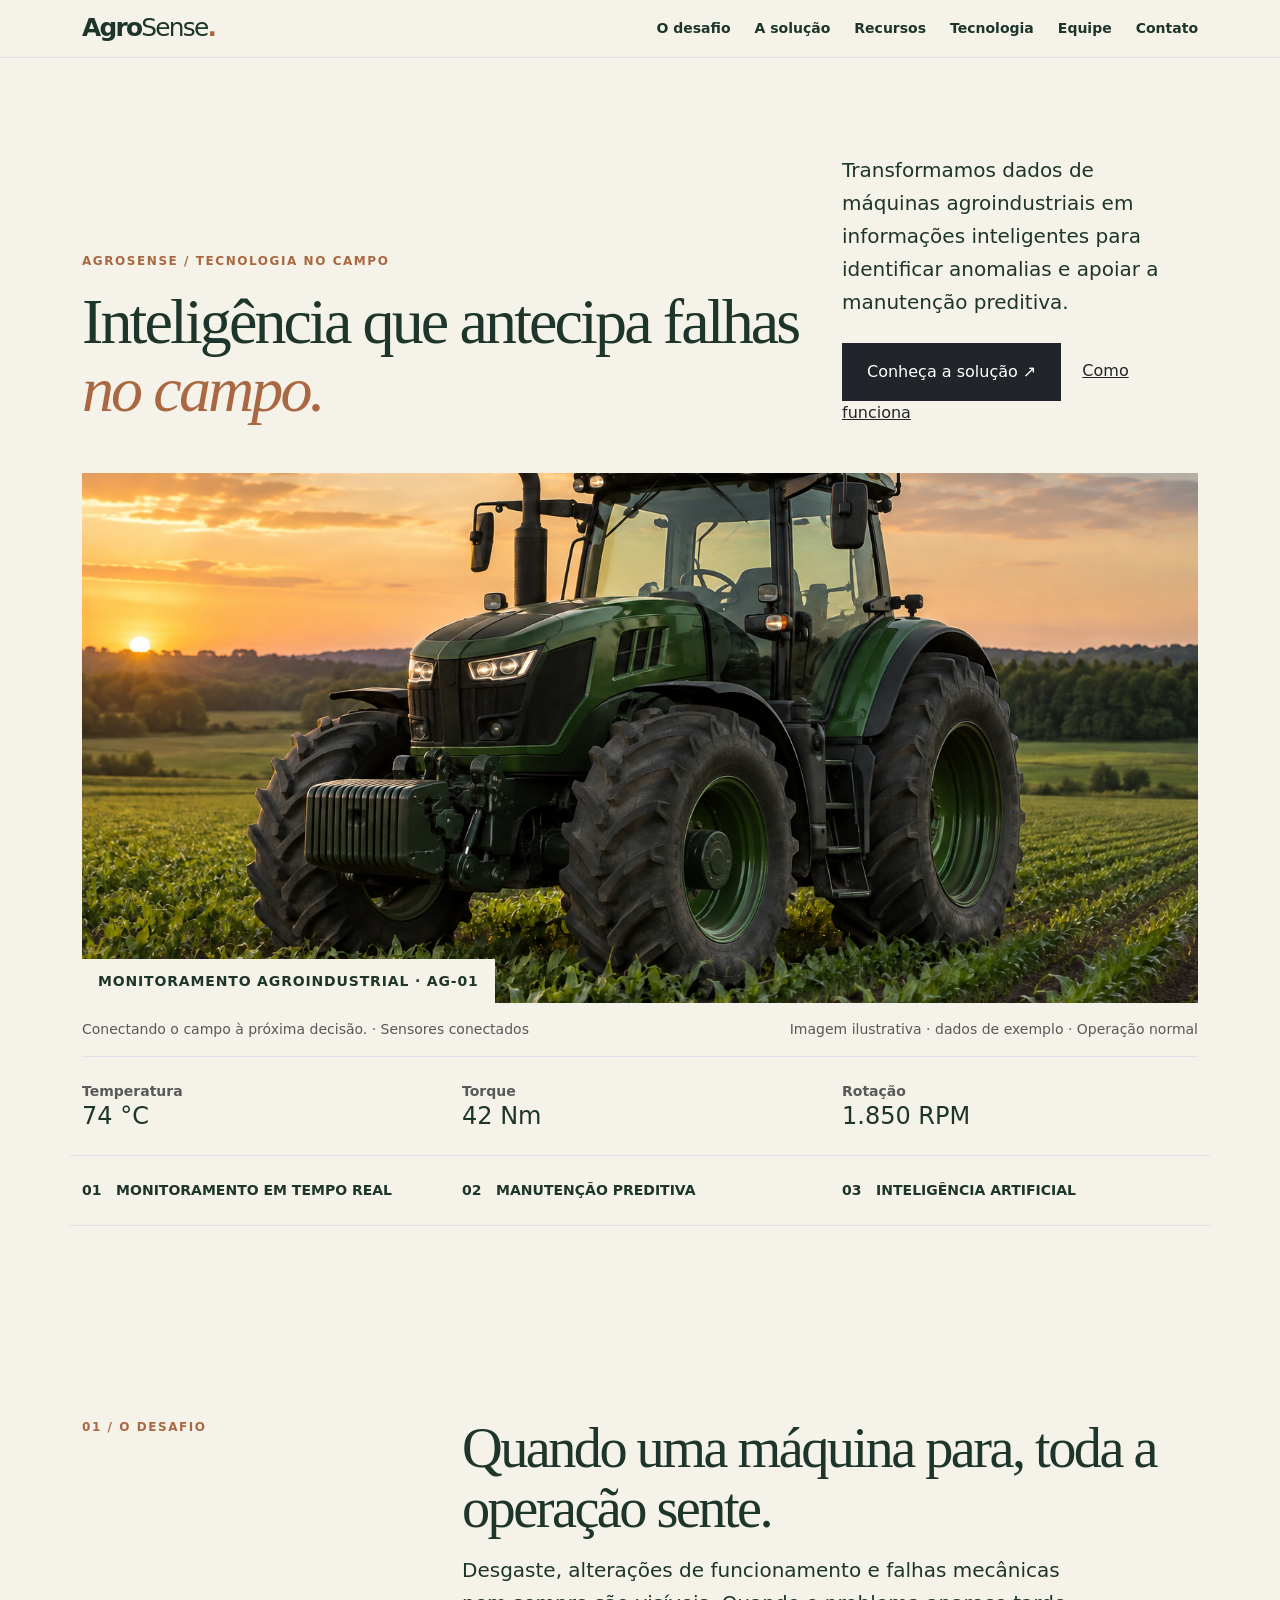
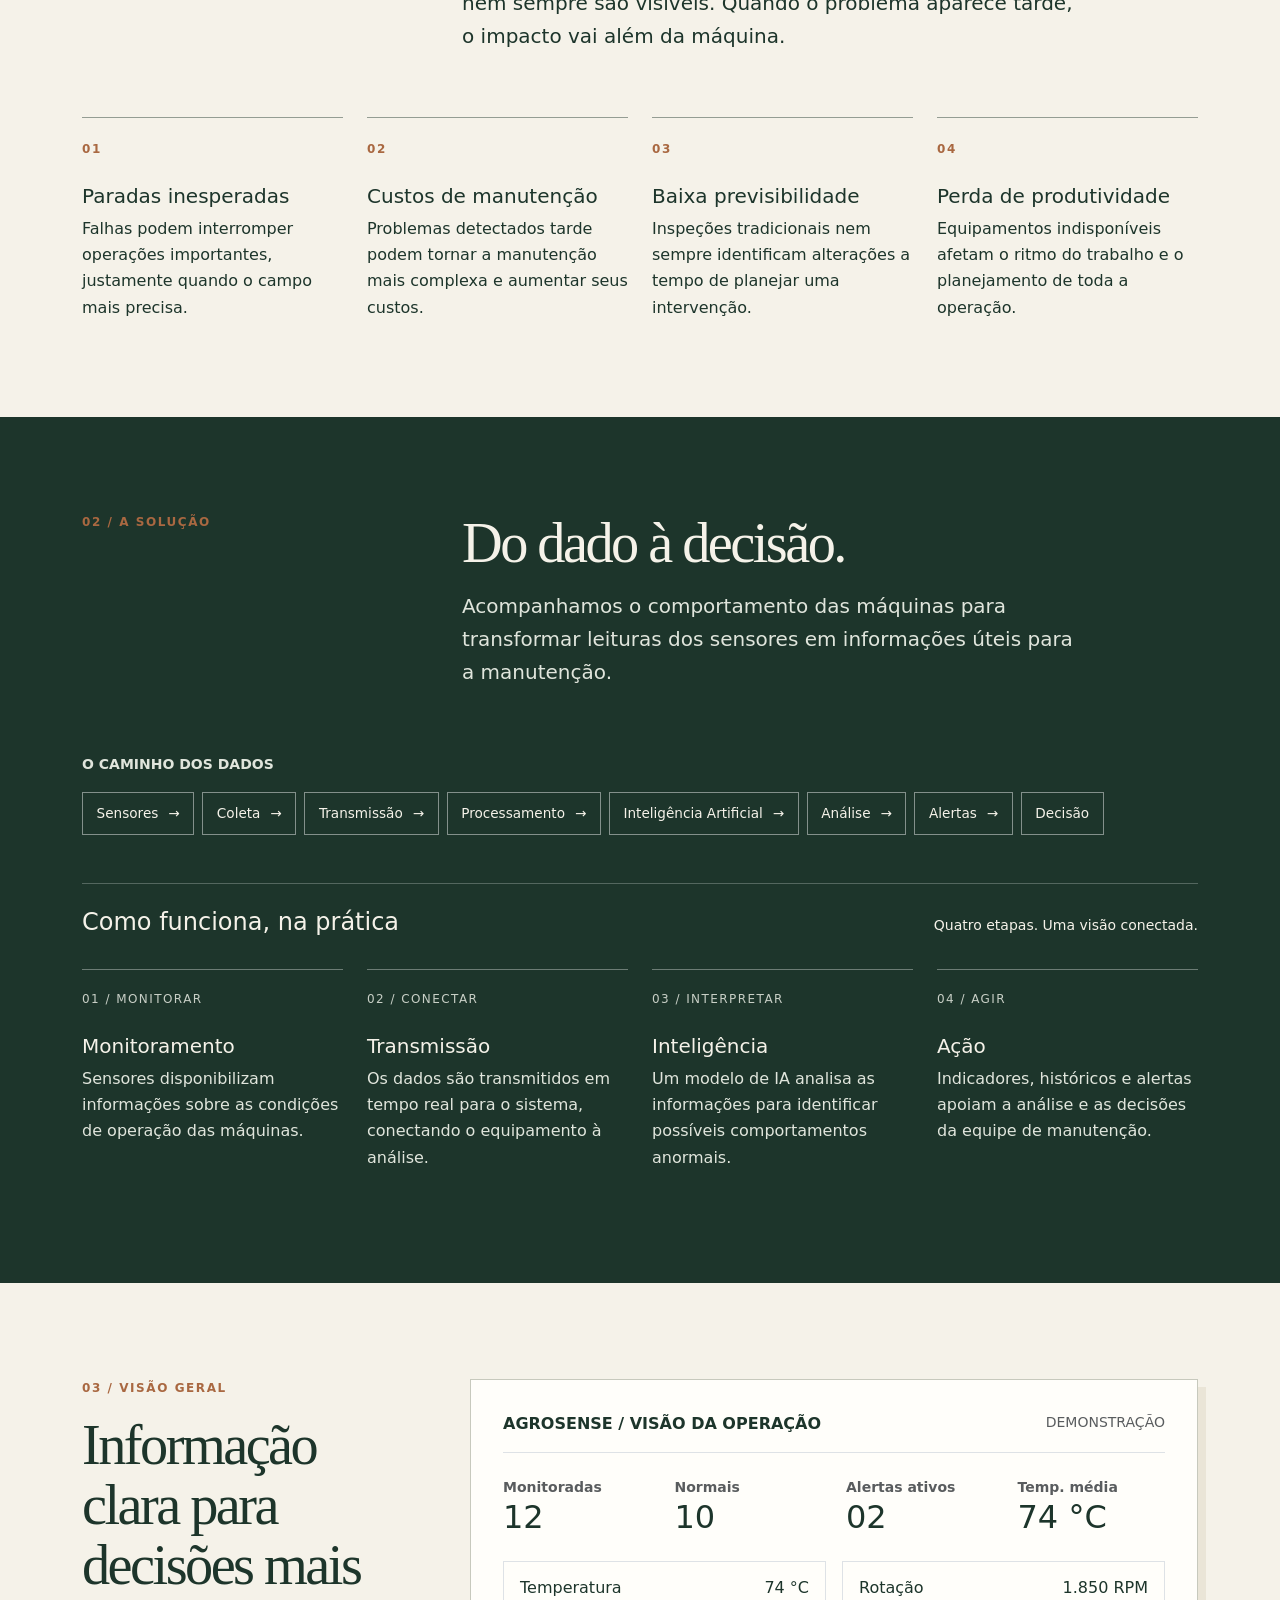
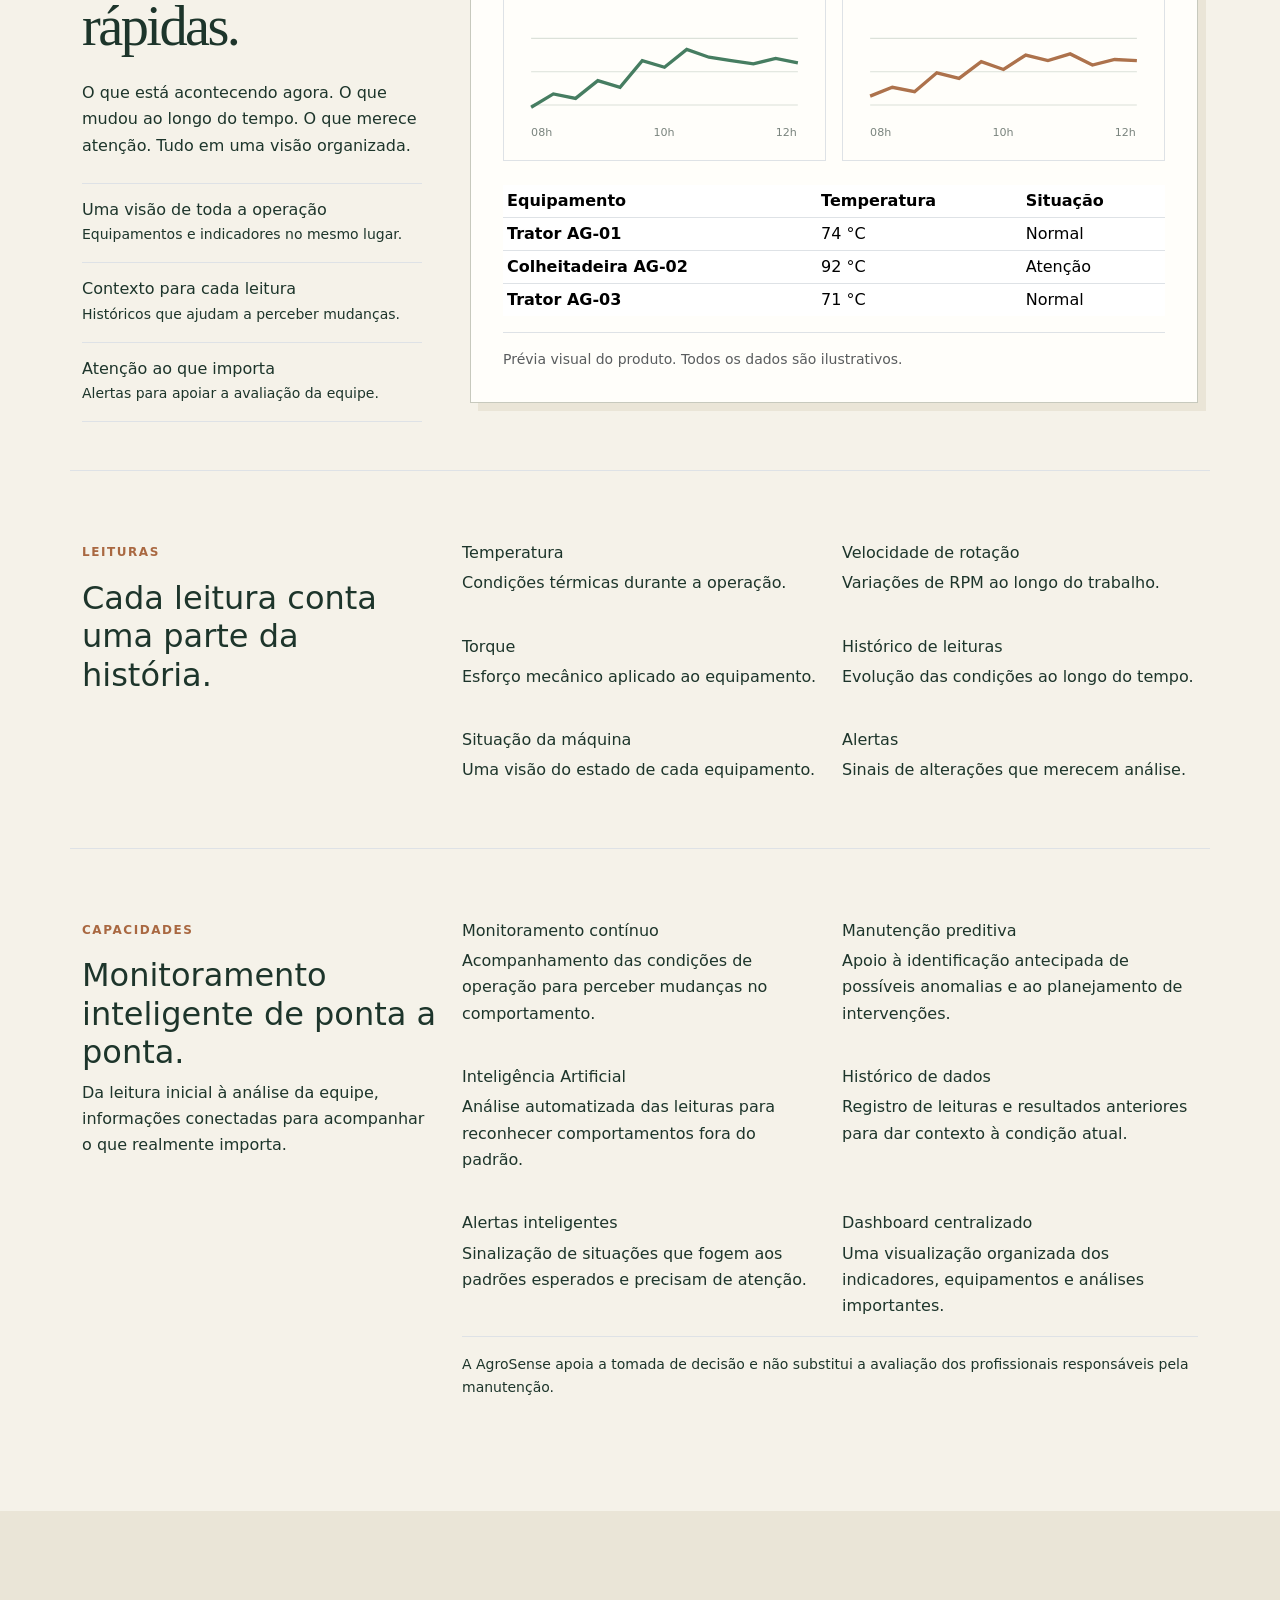
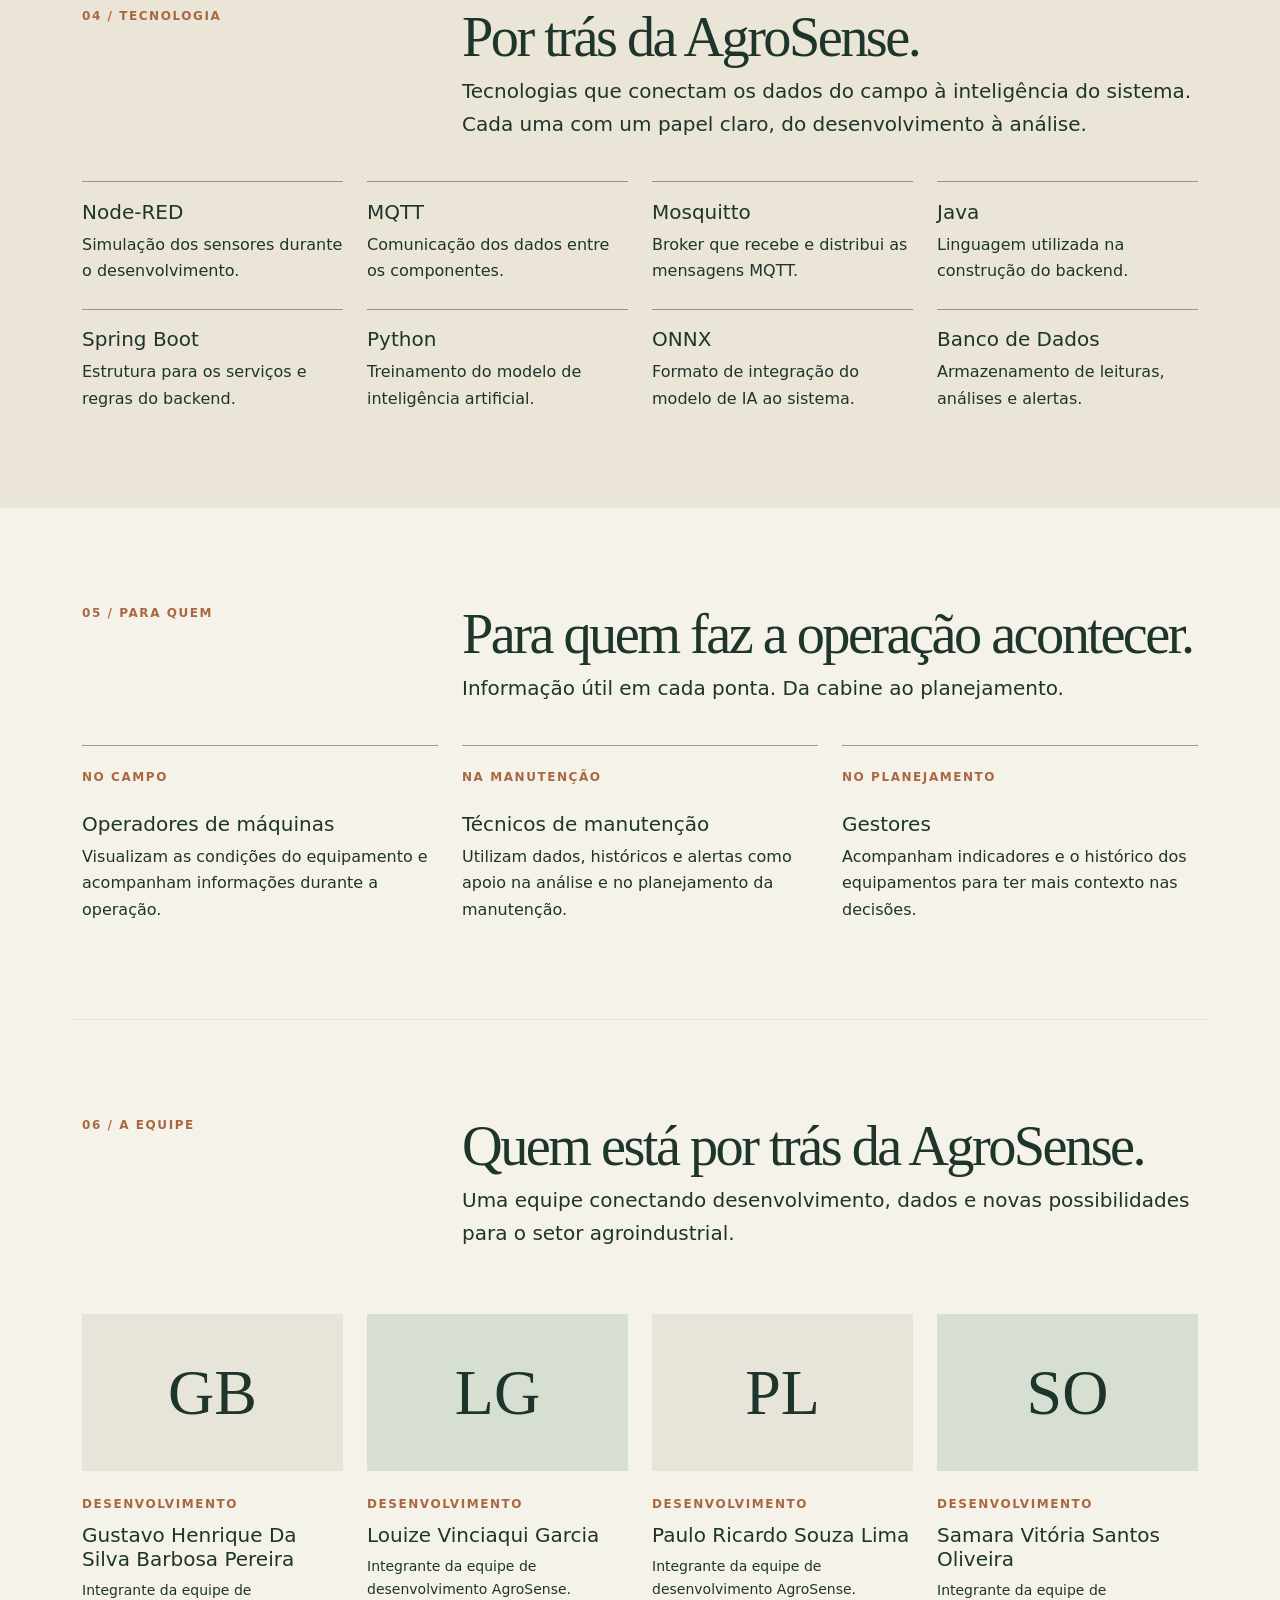
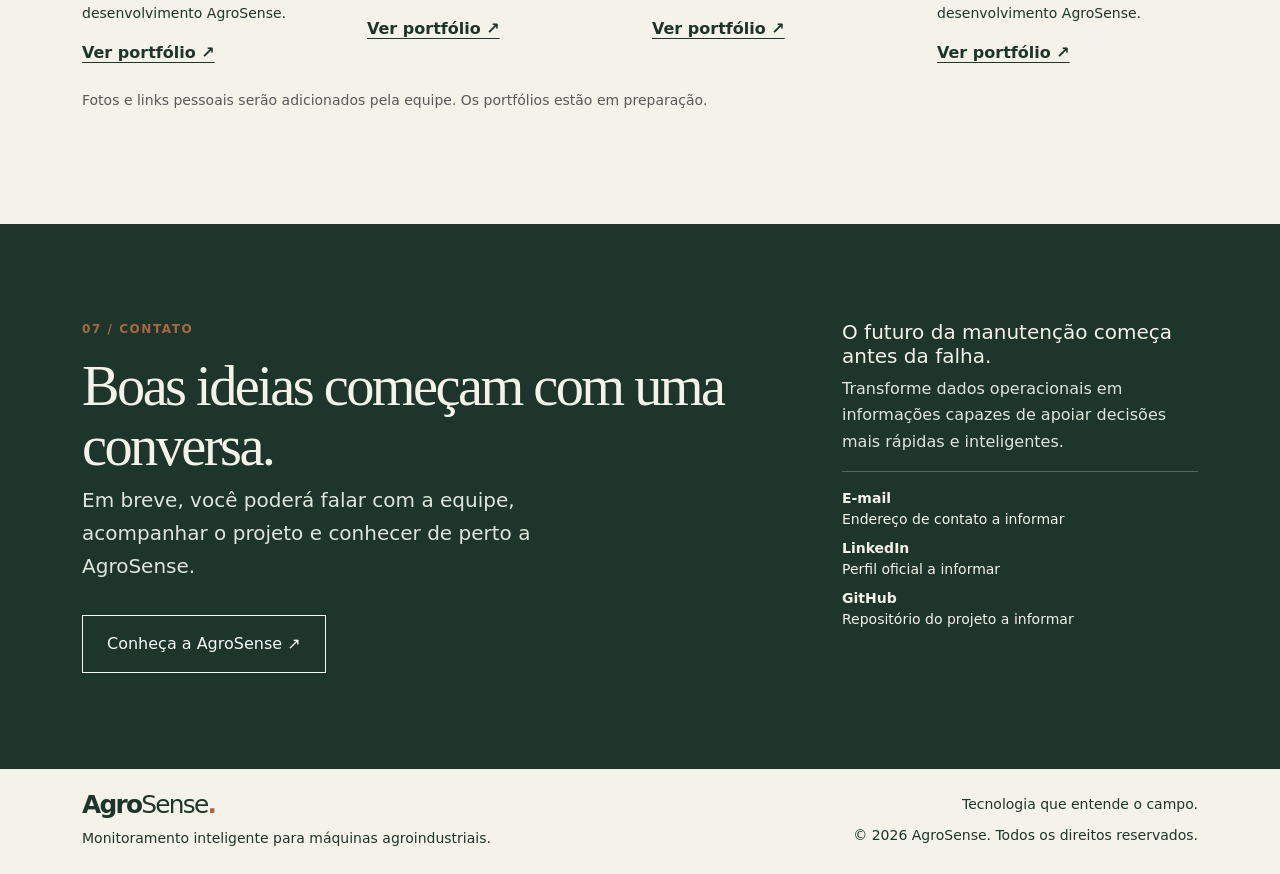
==== index.html @ 269201fa "feat: primeira entrega da landing page AgroSense" ====
<!doctype html>
<html lang="pt-BR">
  <head>
    <meta charset="utf-8">
    <meta name="viewport" content="width=device-width, initial-scale=1">
    <meta name="description" content="Conheça a AgroSense: monitoramento inteligente de máquinas agroindustriais com sensores e inteligência artificial para apoiar a manutenção preditiva.">
    <meta name="theme-color" content="#f5f2e9">
    <title>AgroSense — Inteligência que antecipa falhas no campo</title>
    <link rel="icon" href="img/favicon.svg" type="image/svg+xml">
    <link rel="stylesheet" href="css/vendor/bootstrap.min.css">
    <link rel="stylesheet" href="css/style.css">
  </head>
  <body>
    <a class="visually-hidden-focusable btn btn-dark position-absolute m-2" href="#conteudo">Pular para o conteúdo</a>
    <header class="border-bottom bg-paper">
      <div class="container py-3 d-flex flex-wrap align-items-center justify-content-between gap-3">
        <a class="wordmark text-decoration-none" href="#inicio" aria-label="AgroSense, início">Agro<span>Sense</span><span class="wordmark-dot">.</span></a>
        <nav class="d-flex flex-wrap column-gap-4 row-gap-1 small fw-semibold" aria-label="Navegação principal">
          <a href="#problema">O desafio</a>
          <a href="#solucao">A solução</a>
          <a href="#recursos">Recursos</a>
          <a href="#tecnologia">Tecnologia</a>
          <a href="#equipe">Equipe</a>
          <a href="#contato">Contato</a>
        </nav>
      </div>
    </header>
    <main id="conteudo">

      <!-- APRESENTAÇÃO -->
      <section id="inicio" class="container py-5 py-lg-6" aria-labelledby="titulo-principal">
        <div class="row align-items-end gy-4 mb-4 mb-lg-5">
          <div class="col-lg-8">
            <p class="kicker mb-3">AGROSENSE / TECNOLOGIA NO CAMPO</p>
            <h1 id="titulo-principal" class="display-3 title-main mb-0">Inteligência que antecipa falhas <em>no campo.</em></h1>
          </div>
          <div class="col-lg-4">
            <p class="lead mb-4">Transformamos dados de máquinas agroindustriais em informações inteligentes para identificar anomalias e apoiar a manutenção preditiva.</p>
            <a class="btn btn-dark rounded-0 px-4 py-3" href="#solucao">Conheça a solução <span aria-hidden="true">↗</span></a>
            <a class="ms-3 text-decoration-underline link-dark" href="#como-funciona">Como funciona</a>
          </div>
        </div>
        <figure class="mb-0">
          <div class="position-relative">
            <img class="w-100 hero-photo" src="img/agrosense-tractor.png" alt="Ilustração de um trator em uma lavoura ao pôr do sol, criada com inteligência artificial" width="1536" height="1024" fetchpriority="high">
            <span class="photo-tag small">MONITORAMENTO AGROINDUSTRIAL · AG-01</span>
          </div>
          <figcaption class="d-flex flex-wrap justify-content-between gap-2 small text-muted py-3 border-bottom">
            <span>Conectando o campo à próxima decisão. · Sensores conectados</span>
            <span>Imagem ilustrativa · dados de exemplo · Operação normal</span>
          </figcaption>
        </figure>
        <dl class="row row-cols-3 gy-2 py-4 border-bottom mb-0" aria-label="Leituras ilustrativas do trator AG-01">
          <div class="col">
            <dt class="small text-muted">Temperatura</dt>
            <dd class="h4 mb-0">74 °C</dd>
          </div>
          <div class="col">
            <dt class="small text-muted">Torque</dt>
            <dd class="h4 mb-0">42 Nm</dd>
          </div>
          <div class="col">
            <dt class="small text-muted">Rotação</dt>
            <dd class="h4 mb-0">1.850 RPM</dd>
          </div>
        </dl>
        <div class="row gy-3 py-4 text-uppercase small fw-semibold border-bottom">
          <div class="col-md-4">01   Monitoramento em tempo real</div>
          <div class="col-md-4">02   Manutenção preditiva</div>
          <div class="col-md-4">03   Inteligência Artificial</div>
        </div>
      </section>

      <!-- DESAFIO -->
      <section id="problema" class="container py-5 py-lg-6" aria-labelledby="problema-titulo">
        <div class="row gy-4 mb-5">
          <div class="col-lg-4">
            <p class="kicker">01 / O DESAFIO</p>
          </div>
          <div class="col-lg-8">
            <h2 id="problema-titulo" class="section-title mb-3">Quando uma máquina para, toda a operação sente.</h2>
            <p class="lead col-lg-10">Desgaste, alterações de funcionamento e falhas mecânicas nem sempre são visíveis. Quando o problema aparece tarde, o impacto vai além da máquina.</p>
          </div>
        </div>
        <div class="row row-cols-1 row-cols-md-2 row-cols-lg-4 g-4">
          <div class="col">
            <article class="rule-item h-100">
              <span class="kicker">01</span>
              <h3 class="h5 mt-4">Paradas inesperadas</h3>
              <p>Falhas podem interromper operações importantes, justamente quando o campo mais precisa.</p>
            </article>
          </div>
          <div class="col">
            <article class="rule-item h-100">
              <span class="kicker">02</span>
              <h3 class="h5 mt-4">Custos de manutenção</h3>
              <p>Problemas detectados tarde podem tornar a manutenção mais complexa e aumentar seus custos.</p>
            </article>
          </div>
          <div class="col">
            <article class="rule-item h-100">
              <span class="kicker">03</span>
              <h3 class="h5 mt-4">Baixa previsibilidade</h3>
              <p>Inspeções tradicionais nem sempre identificam alterações a tempo de planejar uma intervenção.</p>
            </article>
          </div>
          <div class="col">
            <article class="rule-item h-100">
              <span class="kicker">04</span>
              <h3 class="h5 mt-4">Perda de produtividade</h3>
              <p>Equipamentos indisponíveis afetam o ritmo do trabalho e o planejamento de toda a operação.</p>
            </article>
          </div>
        </div>
      </section>

      <!-- SOLUÇÃO -->
      <section id="solucao" class="forest-band py-5 py-lg-6" aria-labelledby="solucao-titulo">
        <div class="container">
          <div class="row gy-4 mb-5">
            <div class="col-lg-4">
              <p class="kicker text-light-subtle">02 / A SOLUÇÃO</p>
            </div>
            <div class="col-lg-8">
              <h2 id="solucao-titulo" class="section-title mb-3">Do dado à decisão.</h2>
              <p class="lead col-lg-10">Acompanhamos o comportamento das máquinas para transformar leituras dos sensores em informações úteis para a manutenção.</p>
            </div>
          </div>
          <p class="small text-uppercase fw-bold mb-3">O caminho dos dados</p>
          <ol class="d-flex flex-wrap list-unstyled gap-2 mb-5" aria-label="Caminho dos dados, dos sensores à decisão">
            <li class="flow-label">Sensores</li>
            <li class="flow-label">Coleta</li>
            <li class="flow-label">Transmissão</li>
            <li class="flow-label">Processamento</li>
            <li class="flow-label">Inteligência Artificial</li>
            <li class="flow-label">Análise</li>
            <li class="flow-label">Alertas</li>
            <li class="flow-label">Decisão</li>
          </ol>
          <div id="como-funciona" class="border-top border-light border-opacity-25 pt-4">
            <div class="d-flex flex-wrap justify-content-between align-items-baseline gap-2 mb-4">
              <h3 class="h4">Como funciona, na prática</h3>
              <span class="small text-light-subtle">Quatro etapas. Uma visão conectada.</span>
            </div>
            <div class="row row-cols-1 row-cols-sm-2 row-cols-lg-4 g-4">
              <div class="col">
                <div class="step h-100">
                  <span>01 / MONITORAR</span>
                  <h4 class="h5 mt-4">Monitoramento</h4>
                  <p>Sensores disponibilizam informações sobre as condições de operação das máquinas.</p>
                </div>
              </div>
              <div class="col">
                <div class="step h-100">
                  <span>02 / CONECTAR</span>
                  <h4 class="h5 mt-4">Transmissão</h4>
                  <p>Os dados são transmitidos em tempo real para o sistema, conectando o equipamento à análise.</p>
                </div>
              </div>
              <div class="col">
                <div class="step h-100">
                  <span>03 / INTERPRETAR</span>
                  <h4 class="h5 mt-4">Inteligência</h4>
                  <p>Um modelo de IA analisa as informações para identificar possíveis comportamentos anormais.</p>
                </div>
              </div>
              <div class="col">
                <div class="step h-100">
                  <span>04 / AGIR</span>
                  <h4 class="h5 mt-4">Ação</h4>
                  <p>Indicadores, históricos e alertas apoiam a análise e as decisões da equipe de manutenção.</p>
                </div>
              </div>
            </div>
          </div>
        </div>
      </section>

      <!-- RECURSOS E PAINEL -->
      <section id="recursos" class="container py-5 py-lg-6" aria-labelledby="recursos-titulo">
        <div class="row g-5 align-items-start">
          <div class="col-lg-4">
            <p class="kicker">03 / VISÃO GERAL</p>
            <h2 id="recursos-titulo" class="section-title mb-4">Informação clara para decisões mais rápidas.</h2>
            <p>O que está acontecendo agora. O que mudou ao longo do tempo. O que merece atenção. Tudo em uma visão organizada.</p>
            <div class="border-top mt-4">
              <div class="py-3 border-bottom">
                <h3 class="h6 mb-1">Uma visão de toda a operação</h3>
                <p class="small mb-0">Equipamentos e indicadores no mesmo lugar.</p>
              </div>
              <div class="py-3 border-bottom">
                <h3 class="h6 mb-1">Contexto para cada leitura</h3>
                <p class="small mb-0">Históricos que ajudam a perceber mudanças.</p>
              </div>
              <div class="py-3 border-bottom">
                <h3 class="h6 mb-1">Atenção ao que importa</h3>
                <p class="small mb-0">Alertas para apoiar a avaliação da equipe.</p>
              </div>
            </div>
          </div>
          <div class="col-lg-8">
            <figure class="report-sheet mb-0">
              <div class="d-flex flex-wrap justify-content-between gap-2 border-bottom pb-3 mb-4">
                <strong>AGROSENSE / VISÃO DA OPERAÇÃO</strong>
                <span class="small text-muted">DEMONSTRAÇÃO</span>
              </div>
              <dl class="row row-cols-2 row-cols-md-4 gy-3 mb-4">
                <div class="col">
                  <dt class="small text-muted">Monitoradas</dt>
                  <dd class="h2 mb-0">12</dd>
                </div>
                <div class="col">
                  <dt class="small text-muted">Normais</dt>
                  <dd class="h2 mb-0">10</dd>
                </div>
                <div class="col">
                  <dt class="small text-muted">Alertas ativos</dt>
                  <dd class="h2 mb-0">02</dd>
                </div>
                <div class="col">
                  <dt class="small text-muted">Temp. média</dt>
                  <dd class="h2 mb-0">74 °C</dd>
                </div>
              </dl>
              <div class="row g-3 mb-4">
                <div class="col-md-6">
                  <div class="border p-3 h-100">
                    <h3 class="h6">Temperatura <span class="float-end fw-normal">74 °C</span></h3>
                    <svg class="w-100 chart-svg" viewBox="0 0 260 125" role="img" aria-label="Exemplo fictício: temperatura entre 62 e 78 graus das 08h às 12h, terminando em 74 graus">
                      <path class="chart-grid" d="M10 30H250 M10 60H250 M10 90H250"></path>
                      <path class="chart-line" d="M10 92 30 80 50 84 70 68 90 74 110 50 130 56 150 40 170 47 190 50 210 53 230 48 250 52"></path>
                      <text x="10" y="118">08h</text>
                      <text x="120" y="118">10h</text>
                      <text x="230" y="118">12h</text>
                    </svg>
                  </div>
                </div>
                <div class="col-md-6">
                  <div class="border p-3 h-100">
                    <h3 class="h6">Rotação <span class="float-end fw-normal">1.850 RPM</span></h3>
                    <svg class="w-100 chart-svg" viewBox="0 0 260 125" role="img" aria-label="Exemplo fictício: rotação entre 1.650 e 1.900 RPM das 08h às 12h, terminando em 1.850 RPM">
                      <path class="chart-grid" d="M10 30H250 M10 60H250 M10 90H250"></path>
                      <path class="chart-line chart-line-alt" d="M10 82 30 74 50 78 70 61 90 66 110 51 130 58 150 45 170 50 190 44 210 54 230 49 250 50"></path>
                      <text x="10" y="118">08h</text>
                      <text x="120" y="118">10h</text>
                      <text x="230" y="118">12h</text>
                    </svg>
                  </div>
                </div>
              </div>
              <div class="table-responsive">
                <table class="table table-sm align-middle mb-0">
                  <caption class="visually-hidden">Amostra de equipamentos com dados fictícios</caption>
                  <thead>
                    <tr>
                      <th scope="col">Equipamento</th>
                      <th scope="col">Temperatura</th>
                      <th scope="col">Situação</th>
                    </tr>
                  </thead>
                  <tbody>
                    <tr>
                      <th scope="row">Trator AG-01</th>
                      <td>74 °C</td>
                      <td>Normal</td>
                    </tr>
                    <tr>
                      <th scope="row">Colheitadeira AG-02</th>
                      <td>92 °C</td>
                      <td>Atenção</td>
                    </tr>
                    <tr>
                      <th scope="row">Trator AG-03</th>
                      <td>71 °C</td>
                      <td>Normal</td>
                    </tr>
                  </tbody>
                </table>
              </div>
              <figcaption class="small text-muted border-top pt-3 mt-3">Prévia visual do produto. Todos os dados são ilustrativos.</figcaption>
            </figure>
          </div>
        </div>
        <div class="row mt-5 pt-5 border-top gy-4">
          <div class="col-lg-4">
            <p class="kicker">LEITURAS</p>
            <h2 class="h2">Cada leitura conta uma parte da história.</h2>
          </div>
          <div class="col-lg-8">
            <div class="row row-cols-1 row-cols-sm-2 g-4">
              <div class="col">
                <h3 class="h6">Temperatura</h3>
                <p>Condições térmicas durante a operação.</p>
              </div>
              <div class="col">
                <h3 class="h6">Velocidade de rotação</h3>
                <p>Variações de RPM ao longo do trabalho.</p>
              </div>
              <div class="col">
                <h3 class="h6">Torque</h3>
                <p>Esforço mecânico aplicado ao equipamento.</p>
              </div>
              <div class="col">
                <h3 class="h6">Histórico de leituras</h3>
                <p>Evolução das condições ao longo do tempo.</p>
              </div>
              <div class="col">
                <h3 class="h6">Situação da máquina</h3>
                <p>Uma visão do estado de cada equipamento.</p>
              </div>
              <div class="col">
                <h3 class="h6">Alertas</h3>
                <p>Sinais de alterações que merecem análise.</p>
              </div>
            </div>
          </div>
        </div>
        <div class="row mt-5 pt-5 border-top gy-4">
          <div class="col-lg-4">
            <p class="kicker">CAPACIDADES</p>
            <h2 class="h2">Monitoramento inteligente de ponta a ponta.</h2>
            <p>Da leitura inicial à análise da equipe, informações conectadas para acompanhar o que realmente importa.</p>
          </div>
          <div class="col-lg-8">
            <div class="row row-cols-1 row-cols-sm-2 g-4">
              <div class="col">
                <h3 class="h6">Monitoramento contínuo</h3>
                <p>Acompanhamento das condições de operação para perceber mudanças no comportamento.</p>
              </div>
              <div class="col">
                <h3 class="h6">Manutenção preditiva</h3>
                <p>Apoio à identificação antecipada de possíveis anomalias e ao planejamento de intervenções.</p>
              </div>
              <div class="col">
                <h3 class="h6">Inteligência Artificial</h3>
                <p>Análise automatizada das leituras para reconhecer comportamentos fora do padrão.</p>
              </div>
              <div class="col">
                <h3 class="h6">Histórico de dados</h3>
                <p>Registro de leituras e resultados anteriores para dar contexto à condição atual.</p>
              </div>
              <div class="col">
                <h3 class="h6">Alertas inteligentes</h3>
                <p>Sinalização de situações que fogem aos padrões esperados e precisam de atenção.</p>
              </div>
              <div class="col">
                <h3 class="h6">Dashboard centralizado</h3>
                <p>Uma visualização organizada dos indicadores, equipamentos e análises importantes.</p>
              </div>
            </div>
            <p class="small border-top pt-3">A AgroSense apoia a tomada de decisão e não substitui a avaliação dos profissionais responsáveis pela manutenção.</p>
          </div>
        </div>
      </section>

      <!-- TECNOLOGIA -->
      <section id="tecnologia" class="sand-band py-5 py-lg-6" aria-labelledby="tecnologia-titulo">
        <div class="container">
          <div class="row gy-4 mb-4">
            <div class="col-lg-4">
              <p class="kicker">04 / TECNOLOGIA</p>
            </div>
            <div class="col-lg-8">
              <h2 id="tecnologia-titulo" class="section-title">Por trás da AgroSense.</h2>
              <p class="lead">Tecnologias que conectam os dados do campo à inteligência do sistema. Cada uma com um papel claro, do desenvolvimento à análise.</p>
            </div>
          </div>
          <div class="row row-cols-1 row-cols-sm-2 row-cols-lg-4 g-4">
            <div class="col">
              <div class="rule-item">
                <h3 class="h5">Node-RED</h3>
                <p>Simulação dos sensores durante o desenvolvimento.</p>
              </div>
            </div>
            <div class="col">
              <div class="rule-item">
                <h3 class="h5">MQTT</h3>
                <p>Comunicação dos dados entre os componentes.</p>
              </div>
            </div>
            <div class="col">
              <div class="rule-item">
                <h3 class="h5">Mosquitto</h3>
                <p>Broker que recebe e distribui as mensagens MQTT.</p>
              </div>
            </div>
            <div class="col">
              <div class="rule-item">
                <h3 class="h5">Java</h3>
                <p>Linguagem utilizada na construção do backend.</p>
              </div>
            </div>
            <div class="col">
              <div class="rule-item">
                <h3 class="h5">Spring Boot</h3>
                <p>Estrutura para os serviços e regras do backend.</p>
              </div>
            </div>
            <div class="col">
              <div class="rule-item">
                <h3 class="h5">Python</h3>
                <p>Treinamento do modelo de inteligência artificial.</p>
              </div>
            </div>
            <div class="col">
              <div class="rule-item">
                <h3 class="h5">ONNX</h3>
                <p>Formato de integração do modelo de IA ao sistema.</p>
              </div>
            </div>
            <div class="col">
              <div class="rule-item">
                <h3 class="h5">Banco de Dados</h3>
                <p>Armazenamento de leituras, análises e alertas.</p>
              </div>
            </div>
          </div>
        </div>
      </section>

      <section class="container py-5 py-lg-6" aria-labelledby="publico-titulo">
        <div class="row gy-4 mb-4">
          <div class="col-lg-4">
            <p class="kicker">05 / PARA QUEM</p>
          </div>
          <div class="col-lg-8">
            <h2 id="publico-titulo" class="section-title">Para quem faz a operação acontecer.</h2>
            <p class="lead">Informação útil em cada ponta. Da cabine ao planejamento.</p>
          </div>
        </div>
        <div class="row row-cols-1 row-cols-md-3 g-4">
          <div class="col">
            <div class="rule-item h-100">
              <span class="kicker">NO CAMPO</span>
              <h3 class="h5 mt-4">Operadores de máquinas</h3>
              <p>Visualizam as condições do equipamento e acompanham informações durante a operação.</p>
            </div>
          </div>
          <div class="col">
            <div class="rule-item h-100">
              <span class="kicker">NA MANUTENÇÃO</span>
              <h3 class="h5 mt-4">Técnicos de manutenção</h3>
              <p>Utilizam dados, históricos e alertas como apoio na análise e no planejamento da manutenção.</p>
            </div>
          </div>
          <div class="col">
            <div class="rule-item h-100">
              <span class="kicker">NO PLANEJAMENTO</span>
              <h3 class="h5 mt-4">Gestores</h3>
              <p>Acompanham indicadores e o histórico dos equipamentos para ter mais contexto nas decisões.</p>
            </div>
          </div>
        </div>
      </section>

      <!-- EQUIPE -->
      <section id="equipe" class="container py-5 py-lg-6 border-top" aria-labelledby="equipe-titulo">
        <div class="row gy-4 mb-5">
          <div class="col-lg-4">
            <p class="kicker">06 / A EQUIPE</p>
          </div>
          <div class="col-lg-8">
            <h2 id="equipe-titulo" class="section-title">Quem está por trás da AgroSense.</h2>
            <p class="lead">Uma equipe conectando desenvolvimento, dados e novas possibilidades para o setor agroindustrial.</p>
          </div>
        </div>
        <div class="row row-cols-1 row-cols-sm-2 row-cols-lg-4 g-4">
          <div class="col">
            <article class="person h-100">
              <span class="initials">GB</span>
              <p class="kicker mt-4 mb-2">DESENVOLVIMENTO</p>
              <h3 class="h5">Gustavo Henrique Da Silva Barbosa Pereira</h3>
              <p class="small">Integrante da equipe de desenvolvimento AgroSense.</p>
              <a href="gustavo.html" aria-label="Ver portfólio de Gustavo Henrique Da Silva Barbosa Pereira">Ver portfólio ↗</a>
            </article>
          </div>
          <div class="col">
            <article class="person h-100">
              <span class="initials">LG</span>
              <p class="kicker mt-4 mb-2">DESENVOLVIMENTO</p>
              <h3 class="h5">Louize Vinciaqui Garcia</h3>
              <p class="small">Integrante da equipe de desenvolvimento AgroSense.</p>
              <a href="louize.html" aria-label="Ver portfólio de Louize Vinciaqui Garcia">Ver portfólio ↗</a>
            </article>
          </div>
          <div class="col">
            <article class="person h-100">
              <span class="initials">PL</span>
              <p class="kicker mt-4 mb-2">DESENVOLVIMENTO</p>
              <h3 class="h5">Paulo Ricardo Souza Lima</h3>
              <p class="small">Integrante da equipe de desenvolvimento AgroSense.</p>
              <a href="paulo.html" aria-label="Ver portfólio de Paulo Ricardo Souza Lima">Ver portfólio ↗</a>
            </article>
          </div>
          <div class="col">
            <article class="person h-100">
              <span class="initials">SO</span>
              <p class="kicker mt-4 mb-2">DESENVOLVIMENTO</p>
              <h3 class="h5">Samara Vitória Santos Oliveira</h3>
              <p class="small">Integrante da equipe de desenvolvimento AgroSense.</p>
              <a href="samara.html" aria-label="Ver portfólio de Samara Vitória Santos Oliveira">Ver portfólio ↗</a>
            </article>
          </div>
        </div>
        <p class="small text-muted mt-4">Fotos e links pessoais serão adicionados pela equipe. Os portfólios estão em preparação.</p>
      </section>

      <!-- CONTATO -->
      <section id="contato" class="forest-band py-5 py-lg-6" aria-labelledby="contato-titulo">
        <div class="container">
          <div class="row gy-5">
            <div class="col-lg-8">
              <p class="kicker text-light-subtle">07 / CONTATO</p>
              <h2 id="contato-titulo" class="section-title">Boas ideias começam com uma conversa.</h2>
              <p class="lead col-lg-9">Em breve, você poderá falar com a equipe, acompanhar o projeto e conhecer de perto a AgroSense.</p>
              <a href="#solucao" class="btn btn-outline-light rounded-0 mt-3 px-4 py-3">Conheça a AgroSense ↗</a>
            </div>
            <div class="col-lg-4">
              <h3 class="h5">O futuro da manutenção começa antes da falha.</h3>
              <p>Transforme dados operacionais em informações capazes de apoiar decisões mais rápidas e inteligentes.</p>
              <dl class="small border-top border-light border-opacity-25 pt-3">
                <dt>E-mail</dt>
                <dd>Endereço de contato a informar</dd>
                <dt>LinkedIn</dt>
                <dd>Perfil oficial a informar</dd>
                <dt>GitHub</dt>
                <dd>Repositório do projeto a informar</dd>
              </dl>
            </div>
          </div>
        </div>
      </section>
    </main>
    <footer class="container py-4 d-flex flex-wrap justify-content-between gap-2 small">
      <div>
        <a class="wordmark text-decoration-none" href="#inicio">Agro<span>Sense</span><span class="wordmark-dot">.</span></a>
        <p class="mb-0 mt-2">Monitoramento inteligente para máquinas agroindustriais.</p>
      </div>
      <div class="text-md-end">
        <p class="mb-2">Tecnologia que entende o campo.</p>
        <p class="mb-0">© 2026 AgroSense. Todos os direitos reservados.</p>
      </div>
    </footer>
  </body>
</html>
---- css/style.css ----
/* Cores e estilos gerais */
:root {
  --ink: #1d352b;
  --paper: #f5f2e9;
  --sand: #eae5d7;
  --accent: #a96841;
}

html { scroll-behavior: smooth; }
body { background: var(--paper); color: var(--ink); }
a { color: inherit; }
a:hover { color: var(--accent); }
p { line-height: 1.65; }

/* Cabeçalho e marca */
.bg-paper { background: var(--paper); }
header nav a { text-decoration: none; }

.wordmark {
  color: var(--ink);
  font-size: 1.55rem;
  font-weight: 800;
  letter-spacing: -.07em;
  line-height: 1;
  white-space: nowrap;
}

.wordmark span:not(.wordmark-dot) { font-weight: 400; }
.wordmark-dot { color: var(--accent); }
.wordmark:hover { color: var(--ink); }
footer .wordmark { display: inline-block; }

/* Títulos e espaçamento */
.kicker {
  color: var(--accent);
  font-size: .75rem;
  font-weight: 700;
  letter-spacing: .13em;
}

.title-main,
.section-title {
  font-family: Georgia, serif;
  font-weight: 400;
  letter-spacing: -.045em;
  line-height: 1.07;
}

.title-main { max-width: 920px; }
.title-main em { color: var(--accent); font-weight: 400; }
.section-title { font-size: clamp(2.3rem, 4.4vw, 4.1rem); }
.py-lg-6 { padding-block: 6rem !important; }

/* Imagem de abertura */
.hero-photo {
  display: block;
  max-height: 530px;
  object-fit: cover;
  object-position: center 57%;
}

.photo-tag {
  position: absolute;
  bottom: 0;
  left: 0;
  padding: .7rem 1rem;
  background: var(--paper);
  color: var(--ink);
  font-weight: 700;
  letter-spacing: .06em;
}

/* Seções e etapas */
.rule-item {
  border-top: 1px solid rgba(29, 53, 43, .45);
  padding-top: 1.1rem;
}
.rule-item p { margin-bottom: 0; }
.forest-band { background: var(--ink); color: var(--paper); }
.forest-band p:not(.kicker) { color: #e0e5dc; }
.sand-band { background: var(--sand); }

.flow-label {
  border: 1px solid rgba(255, 255, 255, .45);
  padding: .65rem .85rem;
  font-size: .85rem;
}
.flow-label:not(:last-child)::after { content: ' →'; margin-left: .35rem; }

.step {
  border-top: 1px solid rgba(255, 255, 255, .35);
  padding-top: 1rem;
}
.step span { color: #c8cfc6; font-size: .75rem; letter-spacing: .12em; }

/* Painel e gráficos de demonstração */
.report-sheet {
  border: 1px solid #c7c9bd;
  padding: clamp(1rem, 3vw, 2rem);
  background: #fffefa;
  box-shadow: 8px 8px 0 var(--sand);
}
.chart-svg { height: auto; font-size: 10px; fill: #7a847e; }
.chart-grid { stroke: #dce1d9; fill: none; }
.chart-line { stroke: #467d61; stroke-width: 3; fill: none; }
.chart-line-alt { stroke: #ad724c; }

/* Equipe */
.initials {
  display: flex;
  align-items: center;
  justify-content: center;
  aspect-ratio: 5/3;
  background: #e7e5da;
  color: var(--ink);
  font-family: Georgia, serif;
  font-size: 4rem;
}
.col:nth-child(even) > .person .initials { background: #d6dfd1; }
.person a { font-weight: 700; text-underline-offset: 4px; }

/* Ajustes para telas menores */
@media (max-width: 991.98px) {
  .py-lg-6 { padding-block: 3.5rem !important; }
}

@media (max-width: 575.98px) {
  header nav { width: 100%; font-size: .8rem !important; }
  .photo-tag { font-size: .65rem !important; }
  .title-main { font-size: clamp(2.8rem, 11vw, 4.5rem); }
}
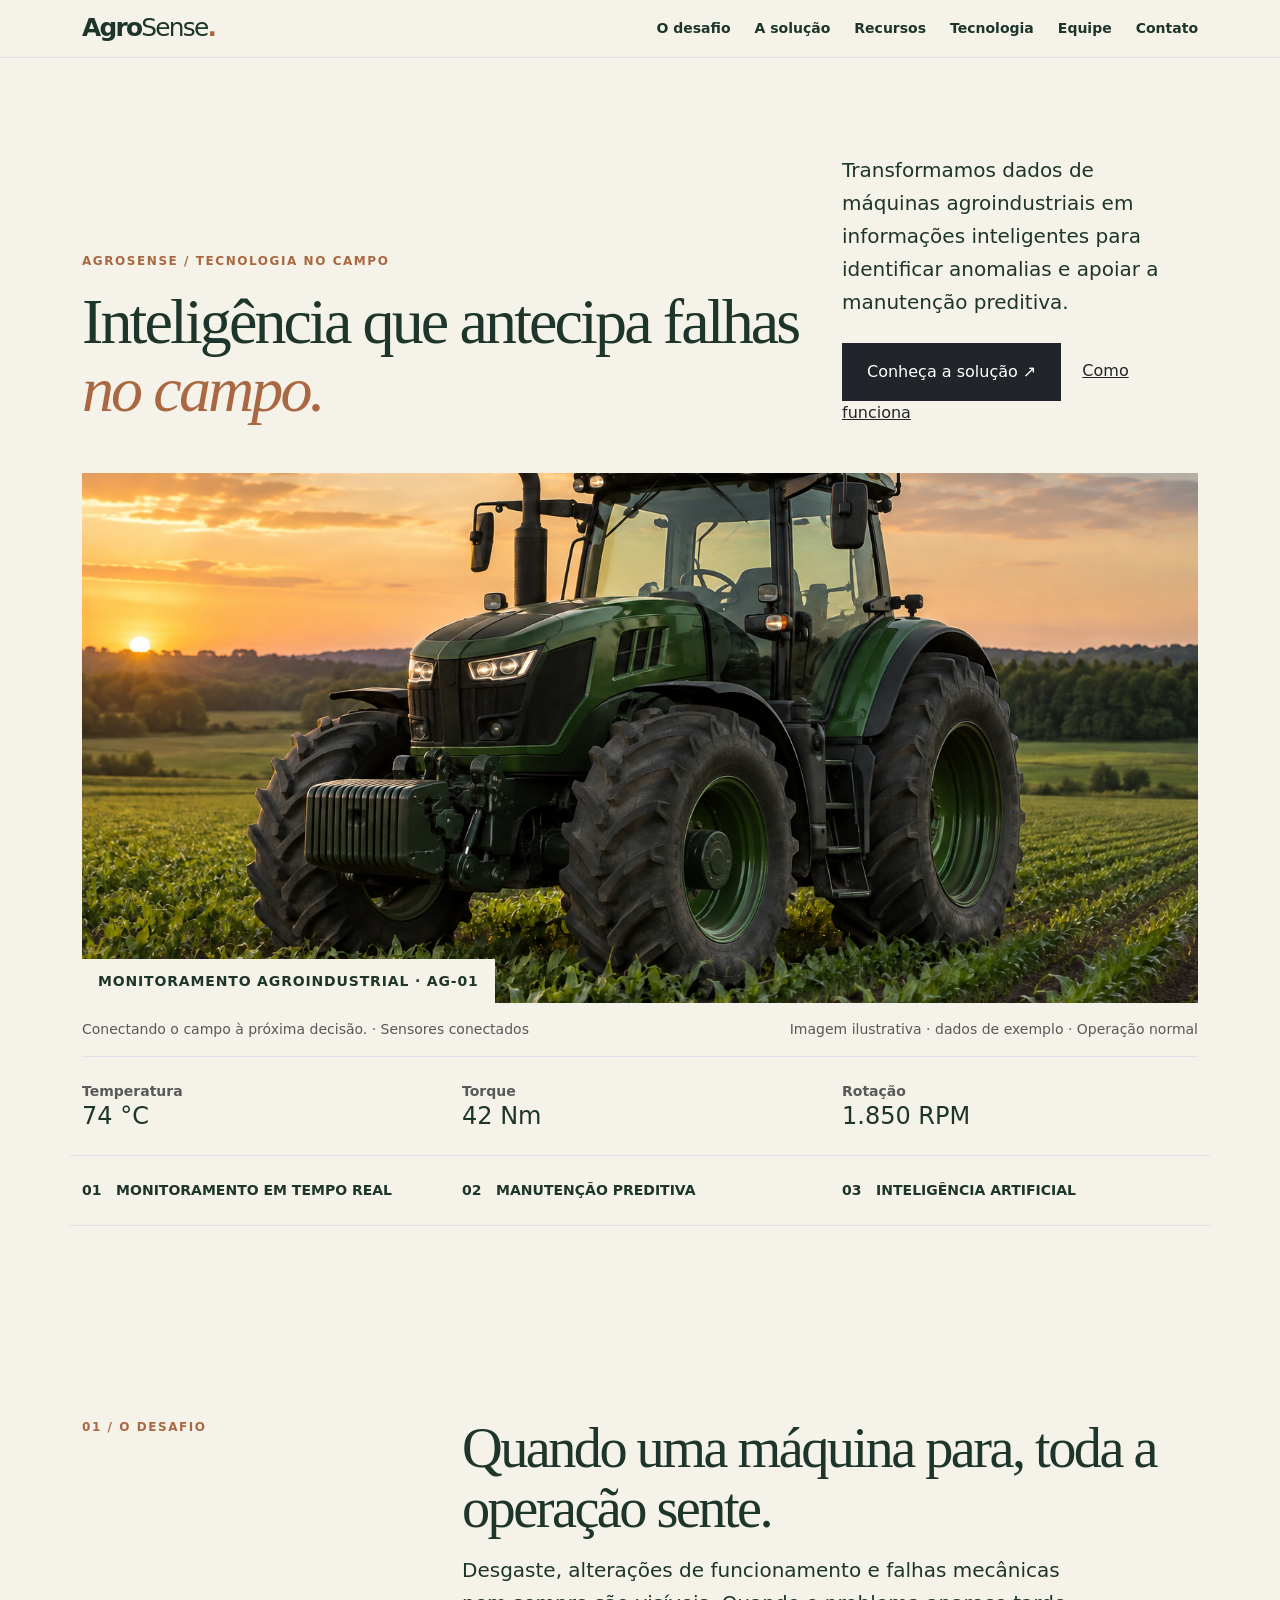
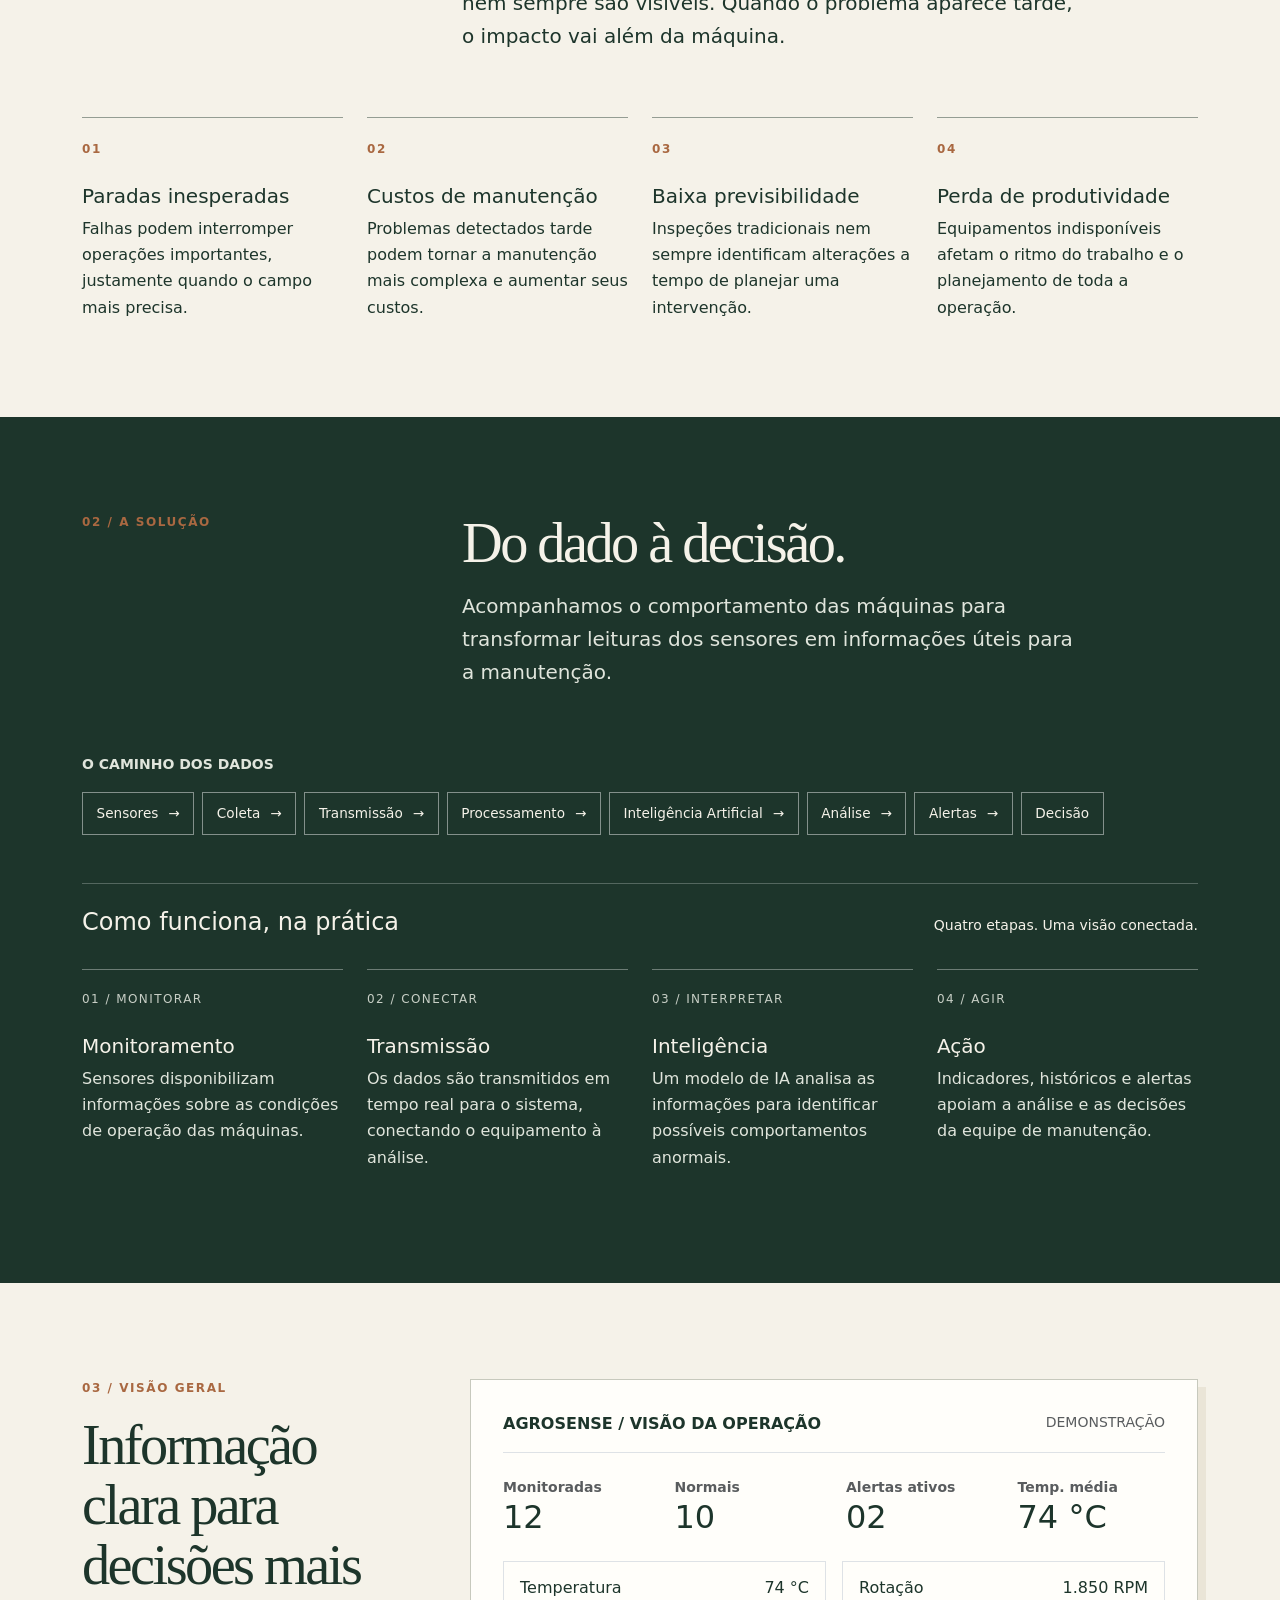
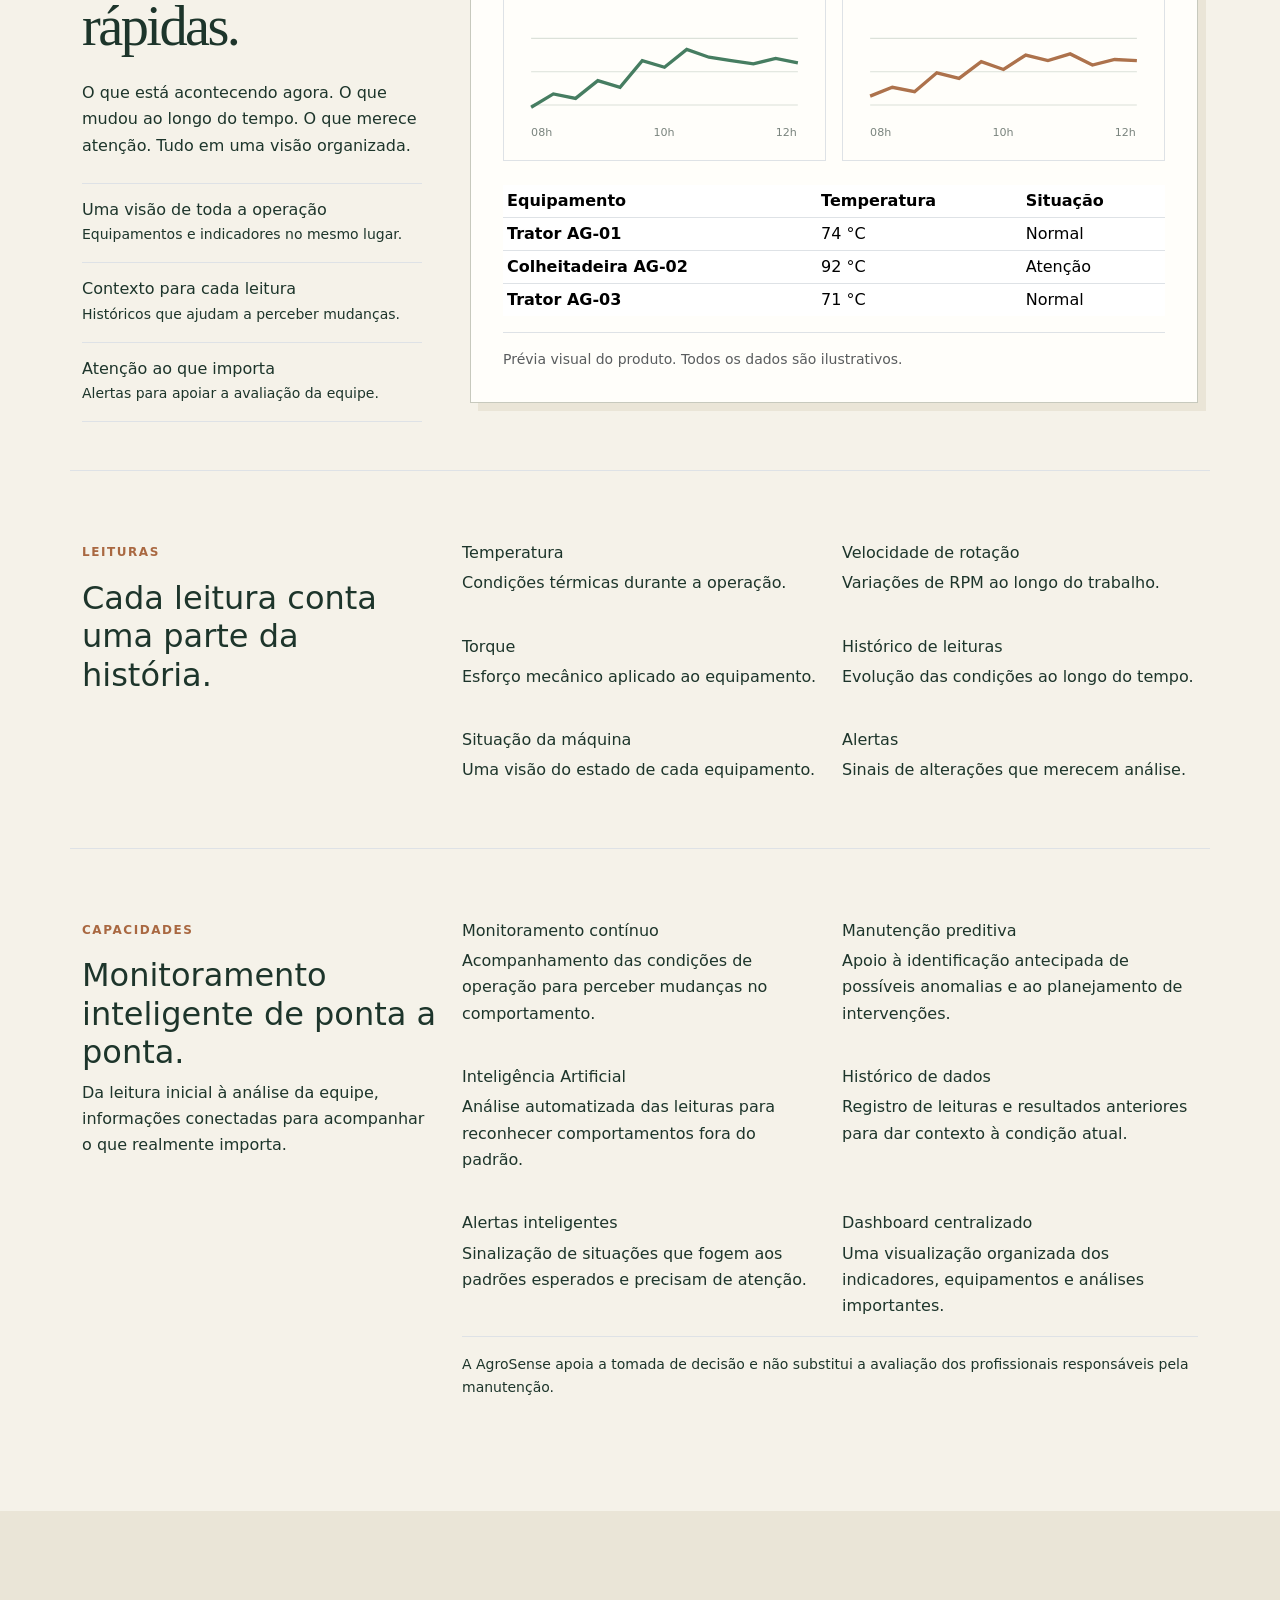
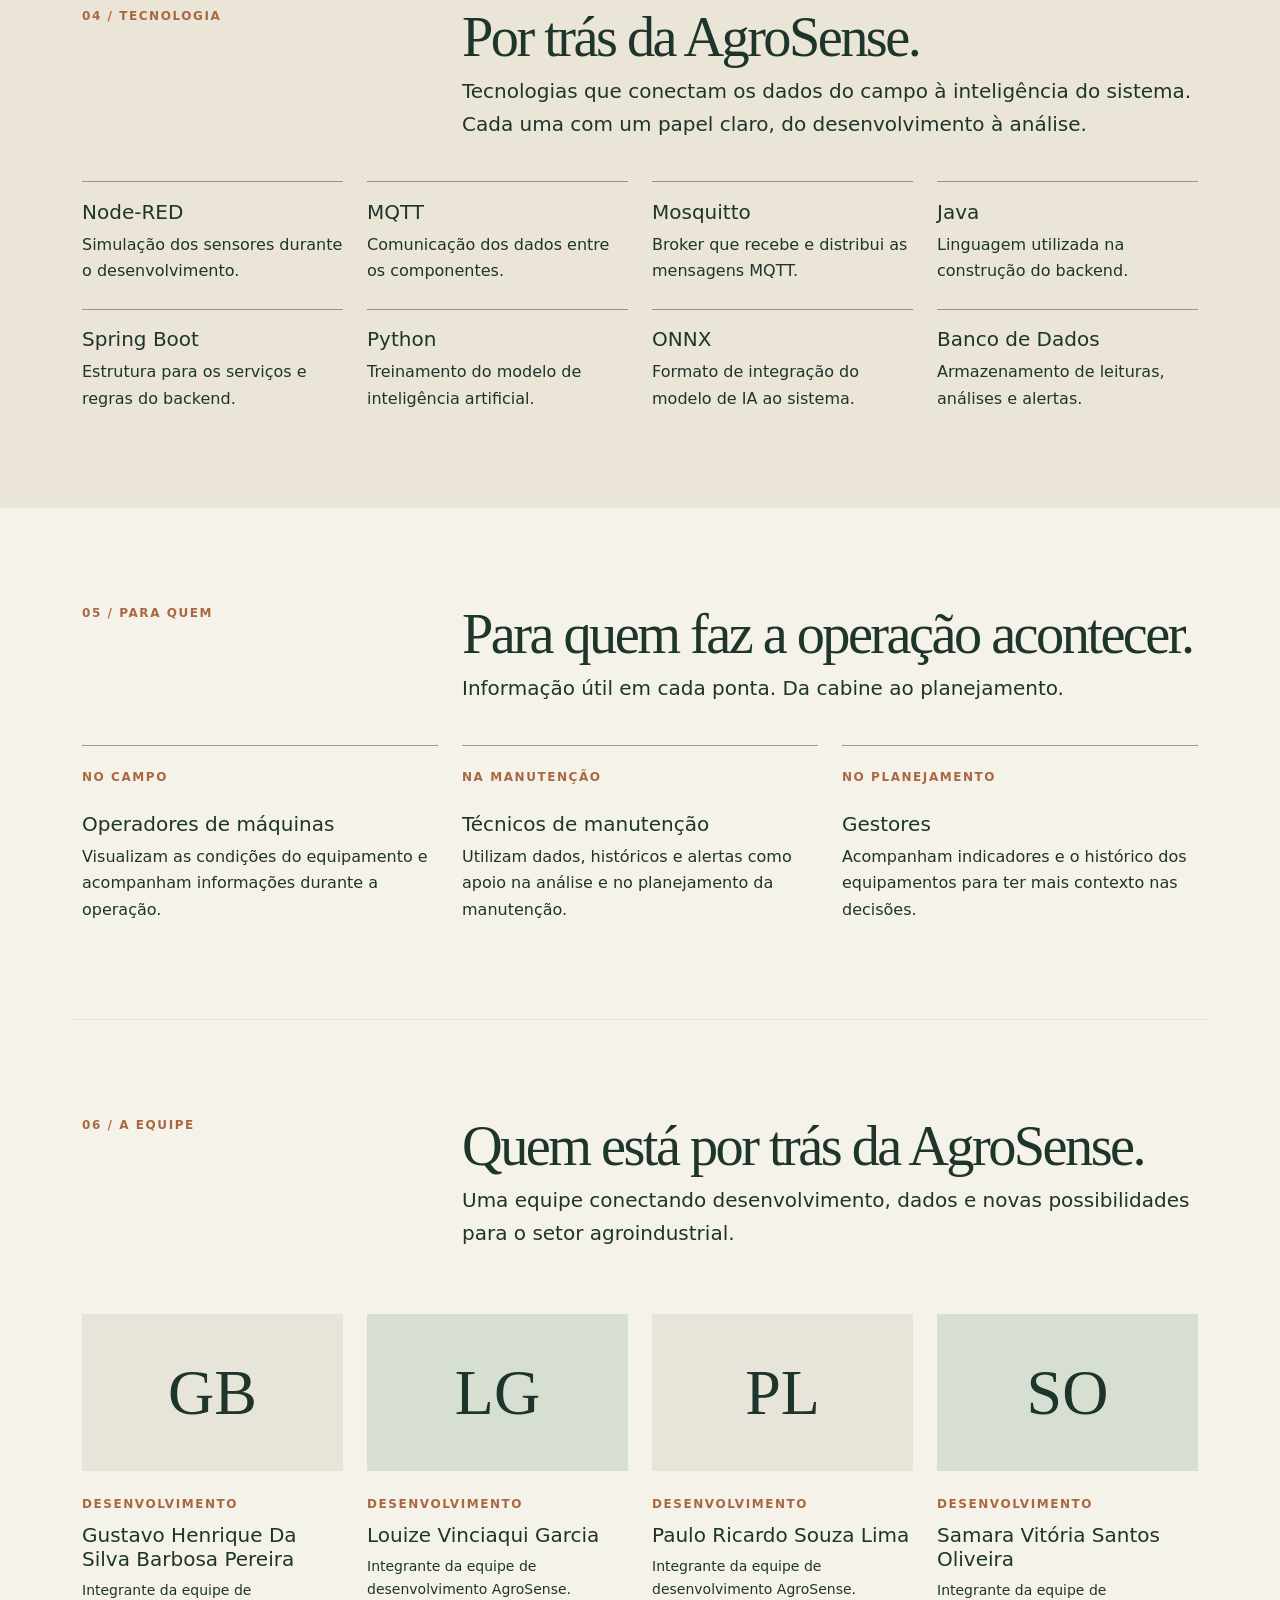
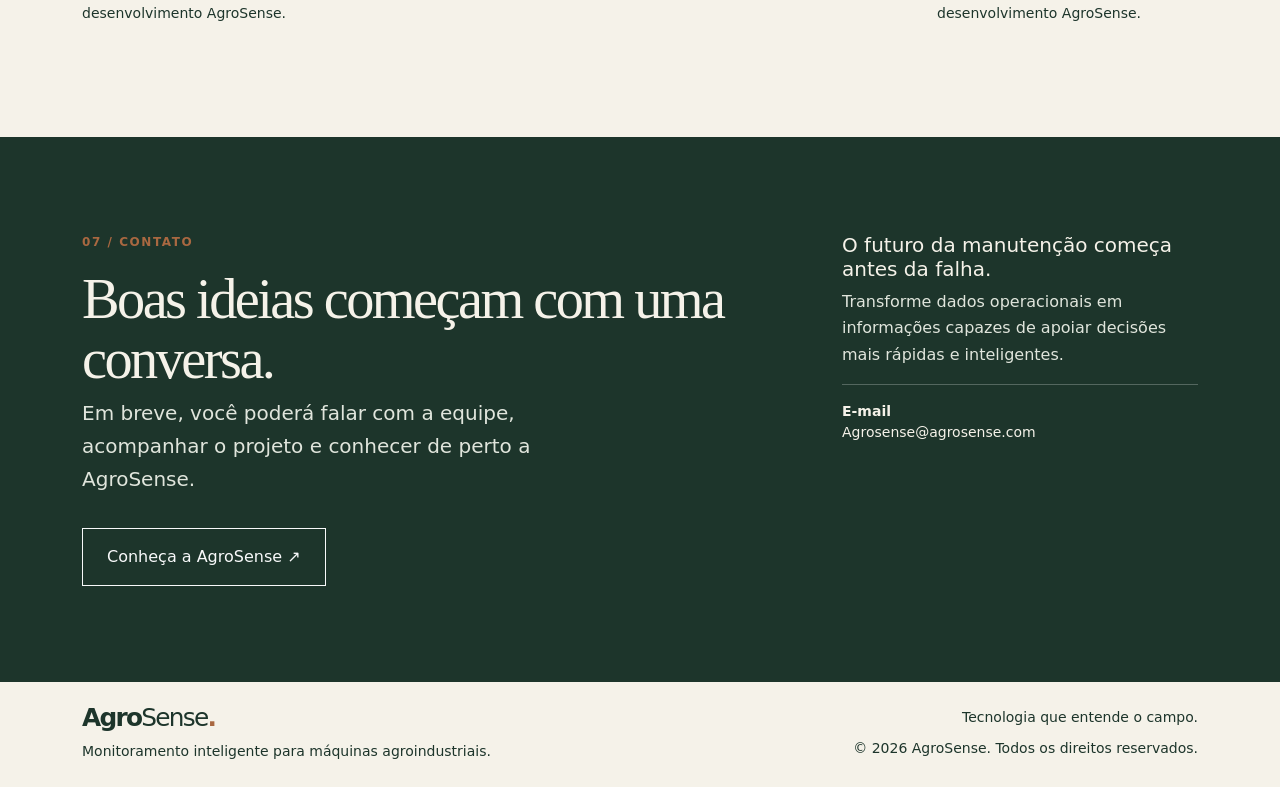
==== commit 1389912d: "Otimizando pastas" ====
--- a/index.html
+++ b/index.html
@@ -7,7 +7,7 @@
     <meta name="theme-color" content="#f5f2e9">
     <title>AgroSense — Inteligência que antecipa falhas no campo</title>
     <link rel="icon" href="img/favicon.svg" type="image/svg+xml">
-    <link rel="stylesheet" href="css/vendor/bootstrap.min.css">
+    <link rel="stylesheet" href="css/bootstrap/bootstrap.min.css">
     <link rel="stylesheet" href="css/style.css">
   </head>
   <body>
@@ -471,7 +471,6 @@
               <p class="kicker mt-4 mb-2">DESENVOLVIMENTO</p>
               <h3 class="h5">Gustavo Henrique Da Silva Barbosa Pereira</h3>
               <p class="small">Integrante da equipe de desenvolvimento AgroSense.</p>
-              <a href="gustavo.html" aria-label="Ver portfólio de Gustavo Henrique Da Silva Barbosa Pereira">Ver portfólio ↗</a>
             </article>
           </div>
           <div class="col">
@@ -480,7 +479,6 @@
               <p class="kicker mt-4 mb-2">DESENVOLVIMENTO</p>
               <h3 class="h5">Louize Vinciaqui Garcia</h3>
               <p class="small">Integrante da equipe de desenvolvimento AgroSense.</p>
-              <a href="louize.html" aria-label="Ver portfólio de Louize Vinciaqui Garcia">Ver portfólio ↗</a>
             </article>
           </div>
           <div class="col">
@@ -489,7 +487,6 @@
               <p class="kicker mt-4 mb-2">DESENVOLVIMENTO</p>
               <h3 class="h5">Paulo Ricardo Souza Lima</h3>
               <p class="small">Integrante da equipe de desenvolvimento AgroSense.</p>
-              <a href="paulo.html" aria-label="Ver portfólio de Paulo Ricardo Souza Lima">Ver portfólio ↗</a>
             </article>
           </div>
           <div class="col">
@@ -498,11 +495,9 @@
               <p class="kicker mt-4 mb-2">DESENVOLVIMENTO</p>
               <h3 class="h5">Samara Vitória Santos Oliveira</h3>
               <p class="small">Integrante da equipe de desenvolvimento AgroSense.</p>
-              <a href="samara.html" aria-label="Ver portfólio de Samara Vitória Santos Oliveira">Ver portfólio ↗</a>
-            </article>
-          </div>
-        </div>
-        <p class="small text-muted mt-4">Fotos e links pessoais serão adicionados pela equipe. Os portfólios estão em preparação.</p>
+            </article>
+          </div>
+        </div>
       </section>
 
       <!-- CONTATO -->
@@ -520,11 +515,7 @@
               <p>Transforme dados operacionais em informações capazes de apoiar decisões mais rápidas e inteligentes.</p>
               <dl class="small border-top border-light border-opacity-25 pt-3">
                 <dt>E-mail</dt>
-                <dd>Endereço de contato a informar</dd>
-                <dt>LinkedIn</dt>
-                <dd>Perfil oficial a informar</dd>
-                <dt>GitHub</dt>
-                <dd>Repositório do projeto a informar</dd>
+                <dd>Agrosense@agrosense.com</dd>
               </dl>
             </div>
           </div>
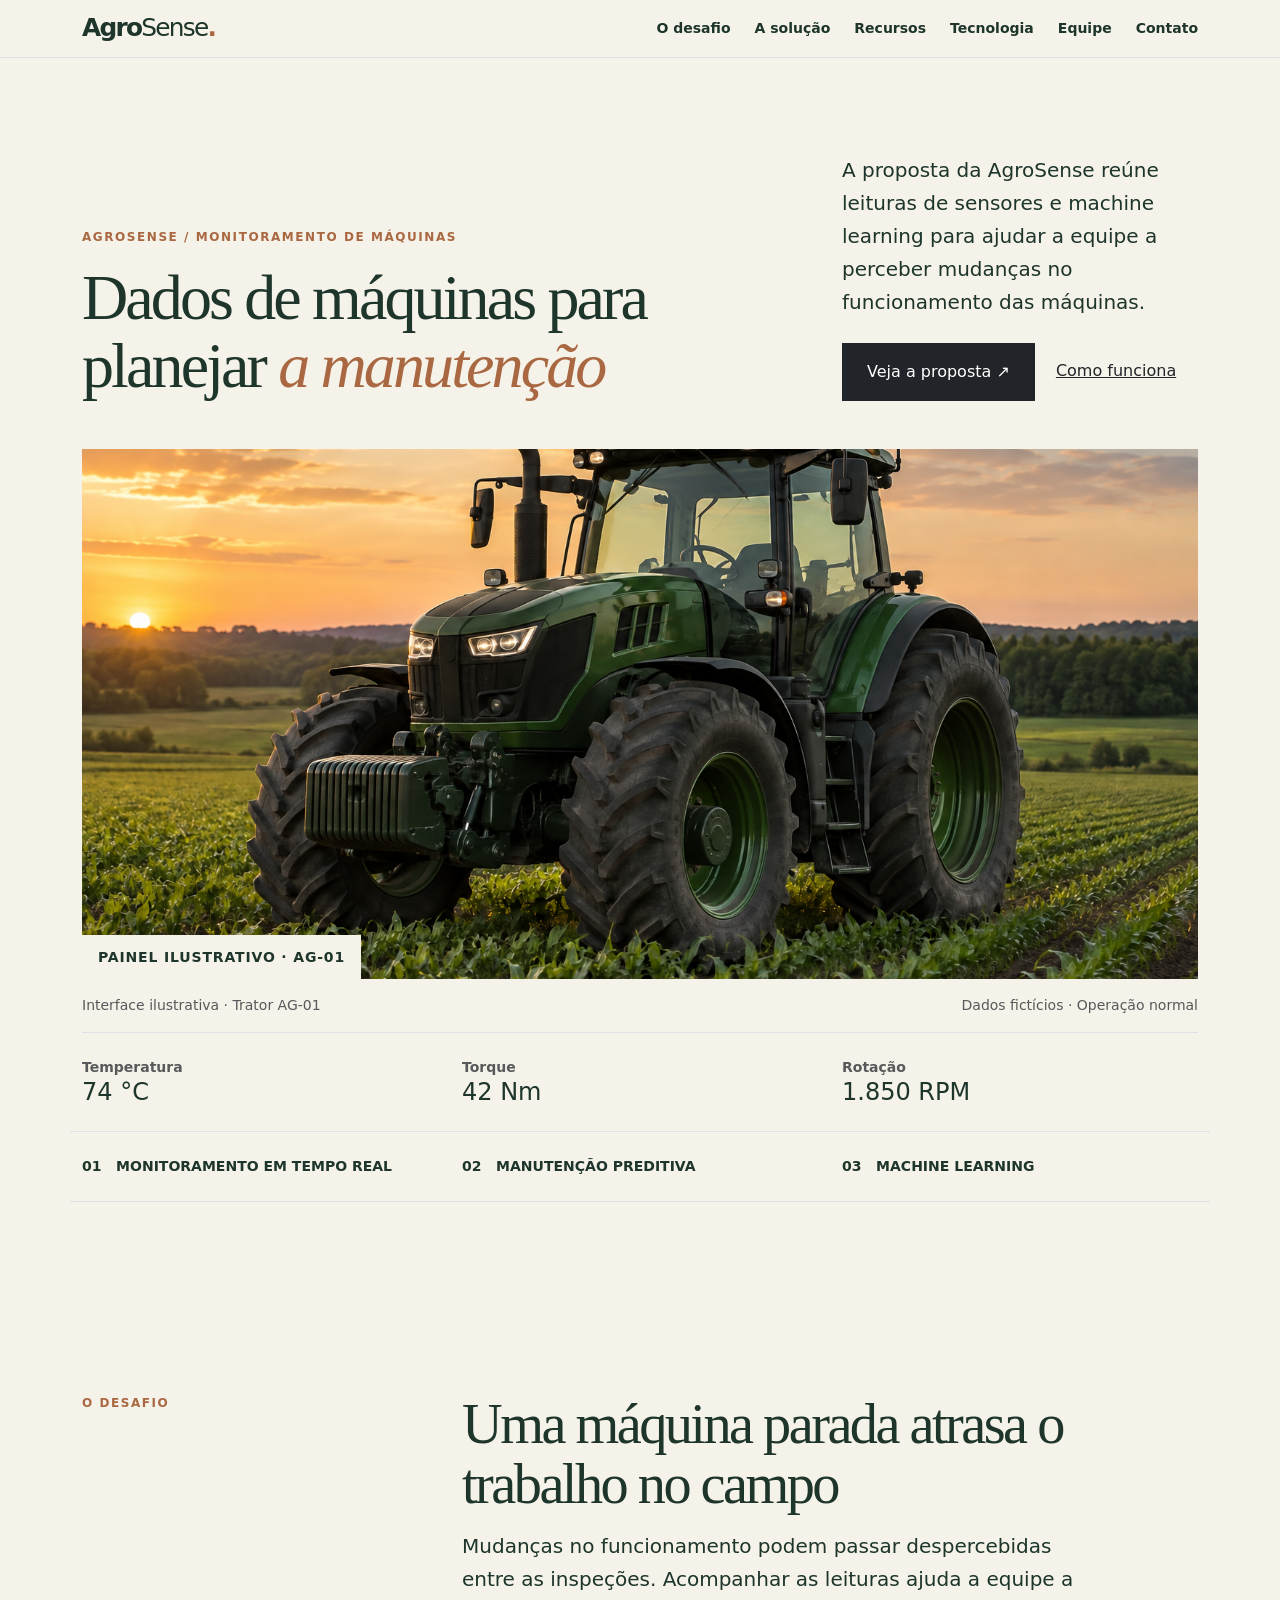
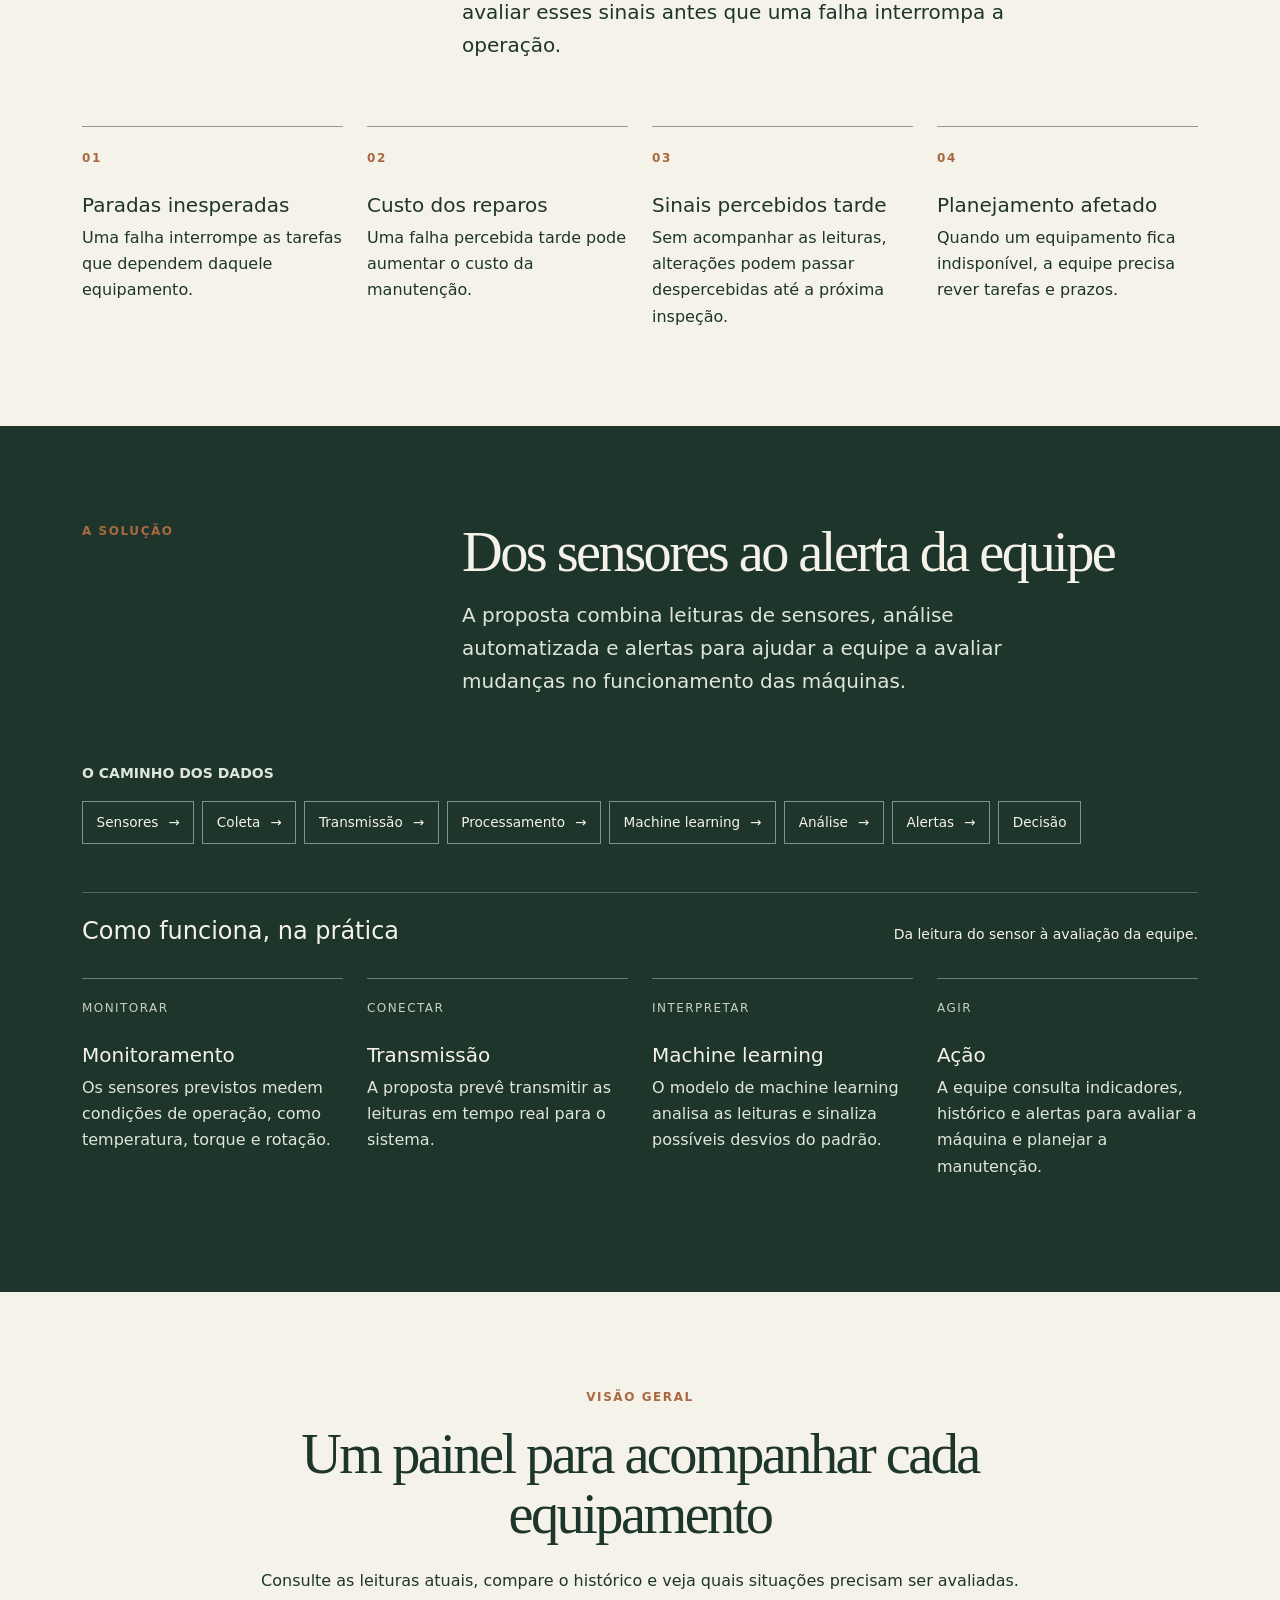
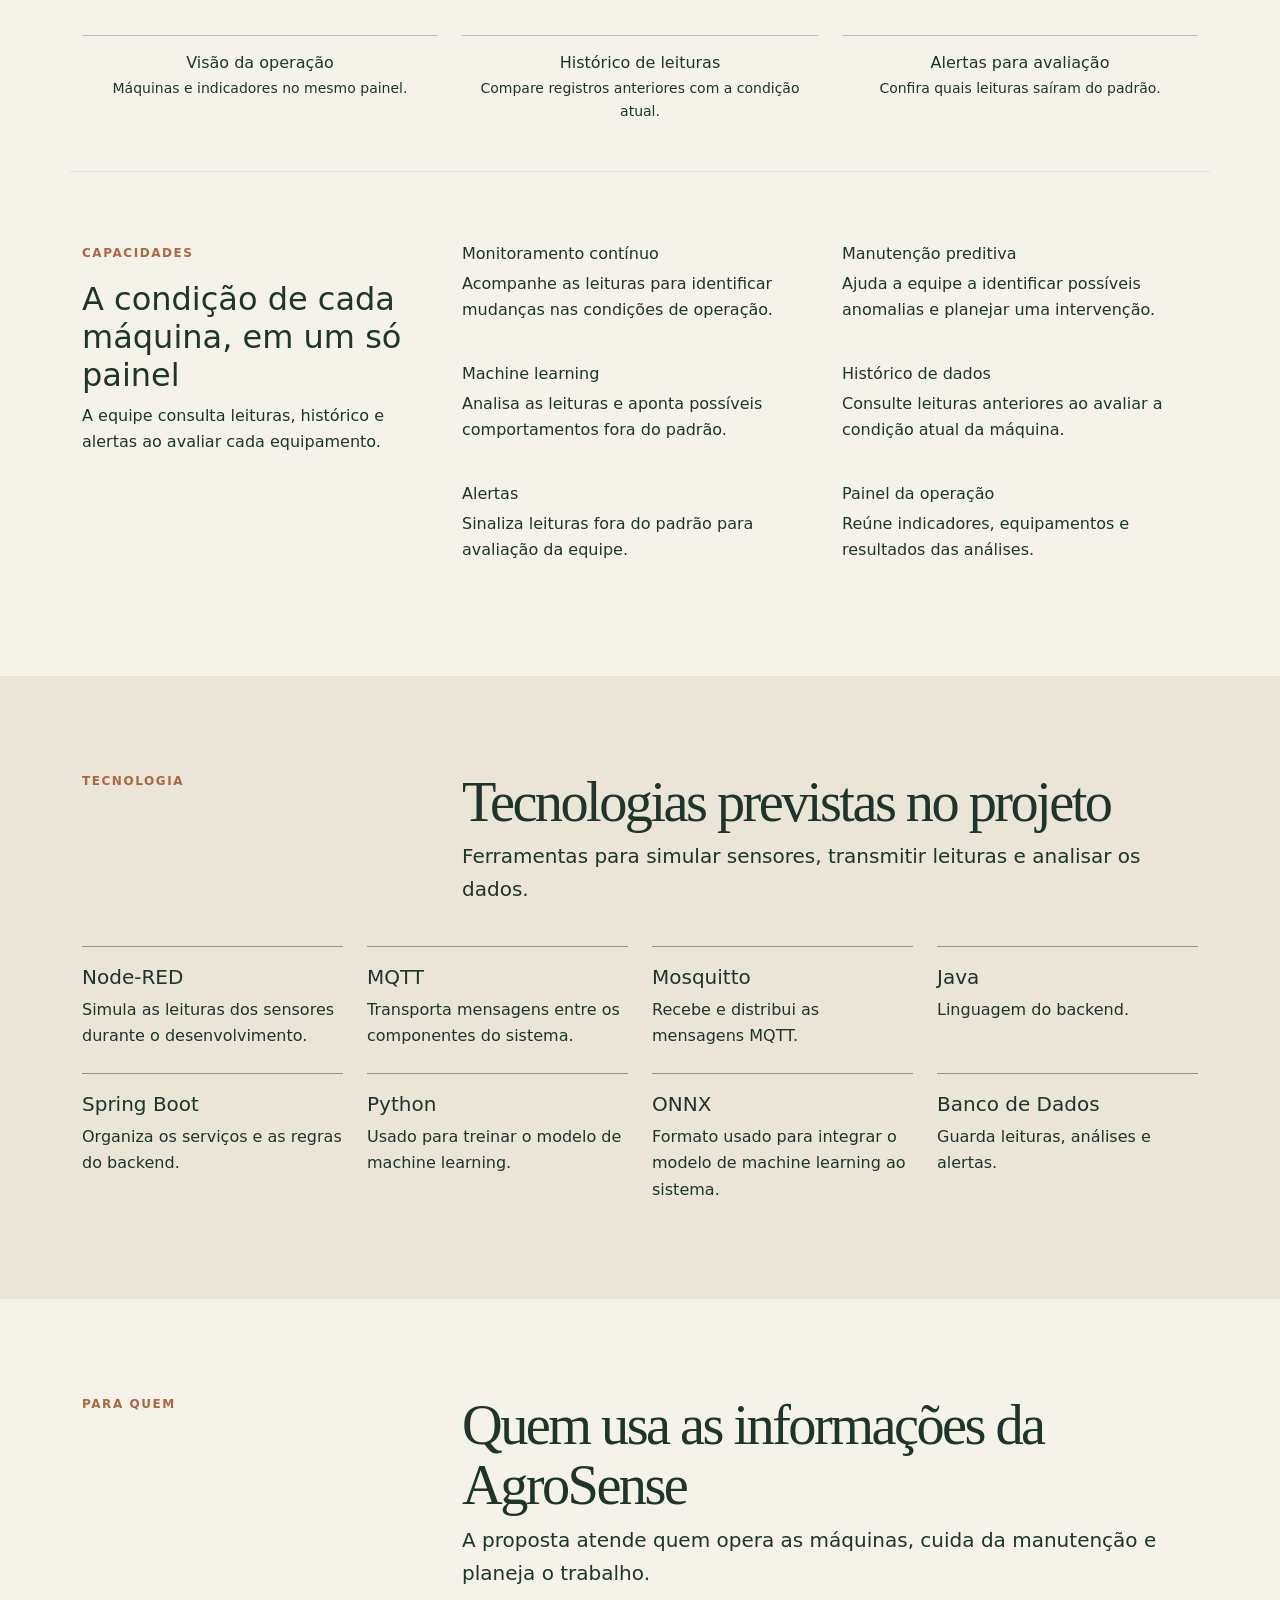
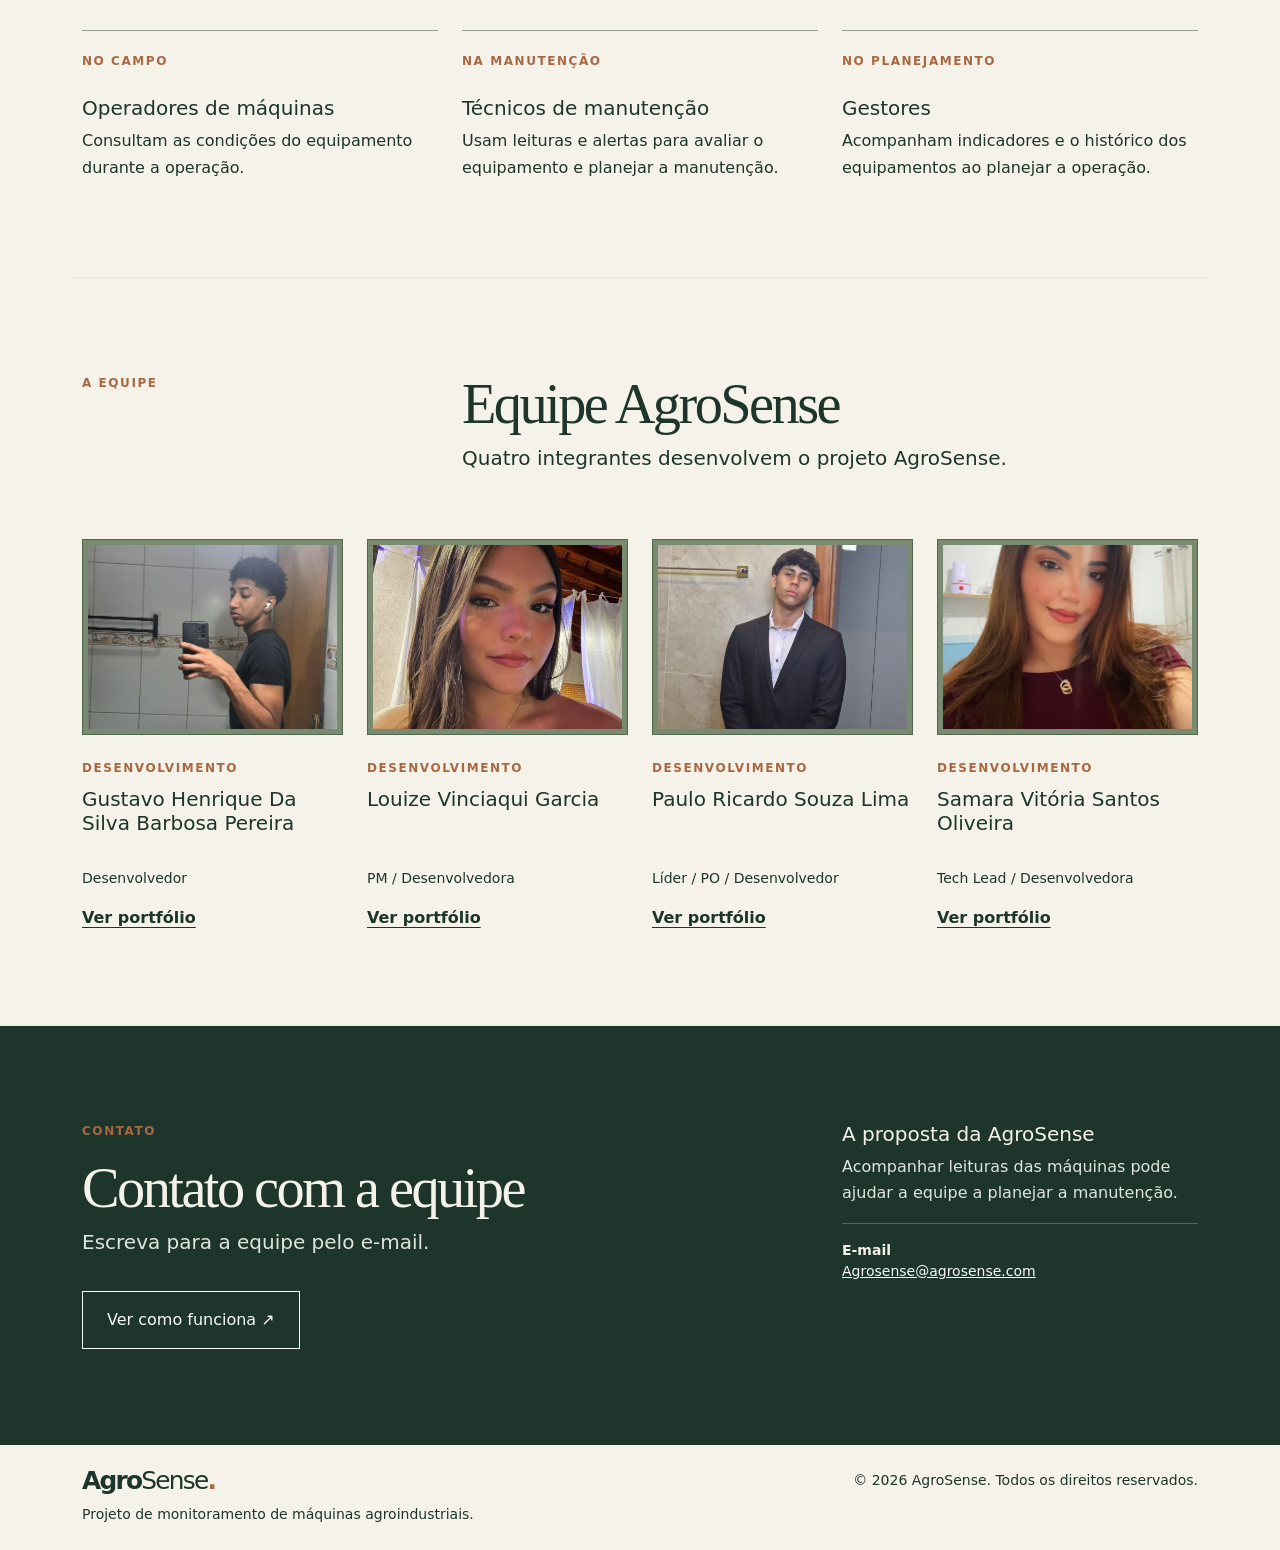
==== commit d75ccbc8: "chore: finalize remaining site changes" ====
--- a/index.html
+++ b/index.html
@@ -3,9 +3,9 @@
   <head>
     <meta charset="utf-8">
     <meta name="viewport" content="width=device-width, initial-scale=1">
-    <meta name="description" content="Conheça a AgroSense: monitoramento inteligente de máquinas agroindustriais com sensores e inteligência artificial para apoiar a manutenção preditiva.">
+    <meta name="description" content="A AgroSense propõe monitorar máquinas agroindustriais com sensores e machine learning para apoiar o planejamento da manutenção.">
     <meta name="theme-color" content="#f5f2e9">
-    <title>AgroSense — Inteligência que antecipa falhas no campo</title>
+    <title>AgroSense — Monitoramento de máquinas agroindustriais</title>
     <link rel="icon" href="img/favicon.svg" type="image/svg+xml">
     <link rel="stylesheet" href="css/bootstrap/bootstrap.min.css">
     <link rel="stylesheet" href="css/style.css">
@@ -31,23 +31,23 @@
       <section id="inicio" class="container py-5 py-lg-6" aria-labelledby="titulo-principal">
         <div class="row align-items-end gy-4 mb-4 mb-lg-5">
           <div class="col-lg-8">
-            <p class="kicker mb-3">AGROSENSE / TECNOLOGIA NO CAMPO</p>
-            <h1 id="titulo-principal" class="display-3 title-main mb-0">Inteligência que antecipa falhas <em>no campo.</em></h1>
+            <p class="kicker mb-3">AGROSENSE / MONITORAMENTO DE MÁQUINAS</p>
+            <h1 id="titulo-principal" class="display-3 title-main mb-0">Dados de máquinas para planejar <em>a manutenção</em></h1>
           </div>
           <div class="col-lg-4">
-            <p class="lead mb-4">Transformamos dados de máquinas agroindustriais em informações inteligentes para identificar anomalias e apoiar a manutenção preditiva.</p>
-            <a class="btn btn-dark rounded-0 px-4 py-3" href="#solucao">Conheça a solução <span aria-hidden="true">↗</span></a>
+            <p class="lead mb-4">A proposta da AgroSense reúne leituras de sensores e machine learning para ajudar a equipe a perceber mudanças no funcionamento das máquinas.</p>
+            <a class="btn btn-dark rounded-0 px-4 py-3" href="#solucao">Veja a proposta <span aria-hidden="true">↗</span></a>
             <a class="ms-3 text-decoration-underline link-dark" href="#como-funciona">Como funciona</a>
           </div>
         </div>
         <figure class="mb-0">
           <div class="position-relative">
-            <img class="w-100 hero-photo" src="img/agrosense-tractor.png" alt="Ilustração de um trator em uma lavoura ao pôr do sol, criada com inteligência artificial" width="1536" height="1024" fetchpriority="high">
-            <span class="photo-tag small">MONITORAMENTO AGROINDUSTRIAL · AG-01</span>
+            <img class="w-100 hero-photo" src="img/agrosense-tractor.png" alt="Ilustração de um trator em uma lavoura ao pôr do sol" width="1536" height="1024" fetchpriority="high">
+            <span class="photo-tag small">PAINEL ILUSTRATIVO · AG-01</span>
           </div>
           <figcaption class="d-flex flex-wrap justify-content-between gap-2 small text-muted py-3 border-bottom">
-            <span>Conectando o campo à próxima decisão. · Sensores conectados</span>
-            <span>Imagem ilustrativa · dados de exemplo · Operação normal</span>
+            <span>Interface ilustrativa · Trator AG-01</span>
+            <span>Dados fictícios · Operação normal</span>
           </figcaption>
         </figure>
         <dl class="row row-cols-3 gy-2 py-4 border-bottom mb-0" aria-label="Leituras ilustrativas do trator AG-01">
@@ -67,7 +67,7 @@
         <div class="row gy-3 py-4 text-uppercase small fw-semibold border-bottom">
           <div class="col-md-4">01   Monitoramento em tempo real</div>
           <div class="col-md-4">02   Manutenção preditiva</div>
-          <div class="col-md-4">03   Inteligência Artificial</div>
+          <div class="col-md-4">03   Machine learning</div>
         </div>
       </section>
 
@@ -75,11 +75,11 @@
       <section id="problema" class="container py-5 py-lg-6" aria-labelledby="problema-titulo">
         <div class="row gy-4 mb-5">
           <div class="col-lg-4">
-            <p class="kicker">01 / O DESAFIO</p>
+            <p class="kicker"> O DESAFIO</p>
           </div>
           <div class="col-lg-8">
-            <h2 id="problema-titulo" class="section-title mb-3">Quando uma máquina para, toda a operação sente.</h2>
-            <p class="lead col-lg-10">Desgaste, alterações de funcionamento e falhas mecânicas nem sempre são visíveis. Quando o problema aparece tarde, o impacto vai além da máquina.</p>
+            <h2 id="problema-titulo" class="section-title mb-3">Uma máquina parada atrasa o trabalho no campo</h2>
+            <p class="lead col-lg-10">Mudanças no funcionamento podem passar despercebidas entre as inspeções. Acompanhar as leituras ajuda a equipe a avaliar esses sinais antes que uma falha interrompa a operação.</p>
           </div>
         </div>
         <div class="row row-cols-1 row-cols-md-2 row-cols-lg-4 g-4">
@@ -87,28 +87,28 @@
             <article class="rule-item h-100">
               <span class="kicker">01</span>
               <h3 class="h5 mt-4">Paradas inesperadas</h3>
-              <p>Falhas podem interromper operações importantes, justamente quando o campo mais precisa.</p>
+              <p>Uma falha interrompe as tarefas que dependem daquele equipamento.</p>
             </article>
           </div>
           <div class="col">
             <article class="rule-item h-100">
               <span class="kicker">02</span>
-              <h3 class="h5 mt-4">Custos de manutenção</h3>
-              <p>Problemas detectados tarde podem tornar a manutenção mais complexa e aumentar seus custos.</p>
+              <h3 class="h5 mt-4">Custo dos reparos</h3>
+              <p>Uma falha percebida tarde pode aumentar o custo da manutenção.</p>
             </article>
           </div>
           <div class="col">
             <article class="rule-item h-100">
               <span class="kicker">03</span>
-              <h3 class="h5 mt-4">Baixa previsibilidade</h3>
-              <p>Inspeções tradicionais nem sempre identificam alterações a tempo de planejar uma intervenção.</p>
+              <h3 class="h5 mt-4">Sinais percebidos tarde</h3>
+              <p>Sem acompanhar as leituras, alterações podem passar despercebidas até a próxima inspeção.</p>
             </article>
           </div>
           <div class="col">
             <article class="rule-item h-100">
               <span class="kicker">04</span>
-              <h3 class="h5 mt-4">Perda de produtividade</h3>
-              <p>Equipamentos indisponíveis afetam o ritmo do trabalho e o planejamento de toda a operação.</p>
+              <h3 class="h5 mt-4">Planejamento afetado</h3>
+              <p>Quando um equipamento fica indisponível, a equipe precisa rever tarefas e prazos.</p>
             </article>
           </div>
         </div>
@@ -119,11 +119,11 @@
         <div class="container">
           <div class="row gy-4 mb-5">
             <div class="col-lg-4">
-              <p class="kicker text-light-subtle">02 / A SOLUÇÃO</p>
+              <p class="kicker text-light-subtle"> A SOLUÇÃO</p>
             </div>
             <div class="col-lg-8">
-              <h2 id="solucao-titulo" class="section-title mb-3">Do dado à decisão.</h2>
-              <p class="lead col-lg-10">Acompanhamos o comportamento das máquinas para transformar leituras dos sensores em informações úteis para a manutenção.</p>
+              <h2 id="solucao-titulo" class="section-title mb-3">Dos sensores ao alerta da equipe</h2>
+              <p class="lead col-lg-10">A proposta combina leituras de sensores, análise automatizada e alertas para ajudar a equipe a avaliar mudanças no funcionamento das máquinas.</p>
             </div>
           </div>
           <p class="small text-uppercase fw-bold mb-3">O caminho dos dados</p>
@@ -132,7 +132,7 @@
             <li class="flow-label">Coleta</li>
             <li class="flow-label">Transmissão</li>
             <li class="flow-label">Processamento</li>
-            <li class="flow-label">Inteligência Artificial</li>
+            <li class="flow-label">Machine learning</li>
             <li class="flow-label">Análise</li>
             <li class="flow-label">Alertas</li>
             <li class="flow-label">Decisão</li>
@@ -140,35 +140,35 @@
           <div id="como-funciona" class="border-top border-light border-opacity-25 pt-4">
             <div class="d-flex flex-wrap justify-content-between align-items-baseline gap-2 mb-4">
               <h3 class="h4">Como funciona, na prática</h3>
-              <span class="small text-light-subtle">Quatro etapas. Uma visão conectada.</span>
+              <span class="small text-light-subtle">Da leitura do sensor à avaliação da equipe.</span>
             </div>
             <div class="row row-cols-1 row-cols-sm-2 row-cols-lg-4 g-4">
               <div class="col">
                 <div class="step h-100">
-                  <span>01 / MONITORAR</span>
+                  <span> MONITORAR</span>
                   <h4 class="h5 mt-4">Monitoramento</h4>
-                  <p>Sensores disponibilizam informações sobre as condições de operação das máquinas.</p>
+                  <p>Os sensores previstos medem condições de operação, como temperatura, torque e rotação.</p>
                 </div>
               </div>
               <div class="col">
                 <div class="step h-100">
-                  <span>02 / CONECTAR</span>
+                  <span> CONECTAR</span>
                   <h4 class="h5 mt-4">Transmissão</h4>
-                  <p>Os dados são transmitidos em tempo real para o sistema, conectando o equipamento à análise.</p>
+                  <p>A proposta prevê transmitir as leituras em tempo real para o sistema.</p>
                 </div>
               </div>
               <div class="col">
                 <div class="step h-100">
-                  <span>03 / INTERPRETAR</span>
-                  <h4 class="h5 mt-4">Inteligência</h4>
-                  <p>Um modelo de IA analisa as informações para identificar possíveis comportamentos anormais.</p>
+                  <span>INTERPRETAR</span>
+                  <h4 class="h5 mt-4">Machine learning</h4>
+                  <p>O modelo de machine learning analisa as leituras e sinaliza possíveis desvios do padrão.</p>
                 </div>
               </div>
               <div class="col">
                 <div class="step h-100">
-                  <span>04 / AGIR</span>
+                  <span> AGIR</span>
                   <h4 class="h5 mt-4">Ação</h4>
-                  <p>Indicadores, históricos e alertas apoiam a análise e as decisões da equipe de manutenção.</p>
+                  <p>A equipe consulta indicadores, histórico e alertas para avaliar a máquina e planejar a manutenção.</p>
                 </div>
               </div>
             </div>
@@ -178,240 +178,126 @@
 
       <!-- RECURSOS E PAINEL -->
       <section id="recursos" class="container py-5 py-lg-6" aria-labelledby="recursos-titulo">
-        <div class="row g-5 align-items-start">
-          <div class="col-lg-4">
-            <p class="kicker">03 / VISÃO GERAL</p>
-            <h2 id="recursos-titulo" class="section-title mb-4">Informação clara para decisões mais rápidas.</h2>
-            <p>O que está acontecendo agora. O que mudou ao longo do tempo. O que merece atenção. Tudo em uma visão organizada.</p>
-            <div class="border-top mt-4">
-              <div class="py-3 border-bottom">
-                <h3 class="h6 mb-1">Uma visão de toda a operação</h3>
-                <p class="small mb-0">Equipamentos e indicadores no mesmo lugar.</p>
-              </div>
-              <div class="py-3 border-bottom">
-                <h3 class="h6 mb-1">Contexto para cada leitura</h3>
-                <p class="small mb-0">Históricos que ajudam a perceber mudanças.</p>
-              </div>
-              <div class="py-3 border-bottom">
-                <h3 class="h6 mb-1">Atenção ao que importa</h3>
-                <p class="small mb-0">Alertas para apoiar a avaliação da equipe.</p>
-              </div>
-            </div>
-          </div>
-          <div class="col-lg-8">
-            <figure class="report-sheet mb-0">
-              <div class="d-flex flex-wrap justify-content-between gap-2 border-bottom pb-3 mb-4">
-                <strong>AGROSENSE / VISÃO DA OPERAÇÃO</strong>
-                <span class="small text-muted">DEMONSTRAÇÃO</span>
-              </div>
-              <dl class="row row-cols-2 row-cols-md-4 gy-3 mb-4">
-                <div class="col">
-                  <dt class="small text-muted">Monitoradas</dt>
-                  <dd class="h2 mb-0">12</dd>
-                </div>
-                <div class="col">
-                  <dt class="small text-muted">Normais</dt>
-                  <dd class="h2 mb-0">10</dd>
-                </div>
-                <div class="col">
-                  <dt class="small text-muted">Alertas ativos</dt>
-                  <dd class="h2 mb-0">02</dd>
-                </div>
-                <div class="col">
-                  <dt class="small text-muted">Temp. média</dt>
-                  <dd class="h2 mb-0">74 °C</dd>
-                </div>
-              </dl>
-              <div class="row g-3 mb-4">
-                <div class="col-md-6">
-                  <div class="border p-3 h-100">
-                    <h3 class="h6">Temperatura <span class="float-end fw-normal">74 °C</span></h3>
-                    <svg class="w-100 chart-svg" viewBox="0 0 260 125" role="img" aria-label="Exemplo fictício: temperatura entre 62 e 78 graus das 08h às 12h, terminando em 74 graus">
-                      <path class="chart-grid" d="M10 30H250 M10 60H250 M10 90H250"></path>
-                      <path class="chart-line" d="M10 92 30 80 50 84 70 68 90 74 110 50 130 56 150 40 170 47 190 50 210 53 230 48 250 52"></path>
-                      <text x="10" y="118">08h</text>
-                      <text x="120" y="118">10h</text>
-                      <text x="230" y="118">12h</text>
-                    </svg>
-                  </div>
-                </div>
-                <div class="col-md-6">
-                  <div class="border p-3 h-100">
-                    <h3 class="h6">Rotação <span class="float-end fw-normal">1.850 RPM</span></h3>
-                    <svg class="w-100 chart-svg" viewBox="0 0 260 125" role="img" aria-label="Exemplo fictício: rotação entre 1.650 e 1.900 RPM das 08h às 12h, terminando em 1.850 RPM">
-                      <path class="chart-grid" d="M10 30H250 M10 60H250 M10 90H250"></path>
-                      <path class="chart-line chart-line-alt" d="M10 82 30 74 50 78 70 61 90 66 110 51 130 58 150 45 170 50 190 44 210 54 230 49 250 50"></path>
-                      <text x="10" y="118">08h</text>
-                      <text x="120" y="118">10h</text>
-                      <text x="230" y="118">12h</text>
-                    </svg>
-                  </div>
-                </div>
-              </div>
-              <div class="table-responsive">
-                <table class="table table-sm align-middle mb-0">
-                  <caption class="visually-hidden">Amostra de equipamentos com dados fictícios</caption>
-                  <thead>
-                    <tr>
-                      <th scope="col">Equipamento</th>
-                      <th scope="col">Temperatura</th>
-                      <th scope="col">Situação</th>
-                    </tr>
-                  </thead>
-                  <tbody>
-                    <tr>
-                      <th scope="row">Trator AG-01</th>
-                      <td>74 °C</td>
-                      <td>Normal</td>
-                    </tr>
-                    <tr>
-                      <th scope="row">Colheitadeira AG-02</th>
-                      <td>92 °C</td>
-                      <td>Atenção</td>
-                    </tr>
-                    <tr>
-                      <th scope="row">Trator AG-03</th>
-                      <td>71 °C</td>
-                      <td>Normal</td>
-                    </tr>
-                  </tbody>
-                </table>
-              </div>
-              <figcaption class="small text-muted border-top pt-3 mt-3">Prévia visual do produto. Todos os dados são ilustrativos.</figcaption>
-            </figure>
-          </div>
-        </div>
-        <div class="row mt-5 pt-5 border-top gy-4">
-          <div class="col-lg-4">
-            <p class="kicker">LEITURAS</p>
-            <h2 class="h2">Cada leitura conta uma parte da história.</h2>
-          </div>
-          <div class="col-lg-8">
-            <div class="row row-cols-1 row-cols-sm-2 g-4">
-              <div class="col">
-                <h3 class="h6">Temperatura</h3>
-                <p>Condições térmicas durante a operação.</p>
-              </div>
-              <div class="col">
-                <h3 class="h6">Velocidade de rotação</h3>
-                <p>Variações de RPM ao longo do trabalho.</p>
-              </div>
-              <div class="col">
-                <h3 class="h6">Torque</h3>
-                <p>Esforço mecânico aplicado ao equipamento.</p>
-              </div>
-              <div class="col">
-                <h3 class="h6">Histórico de leituras</h3>
-                <p>Evolução das condições ao longo do tempo.</p>
-              </div>
-              <div class="col">
-                <h3 class="h6">Situação da máquina</h3>
-                <p>Uma visão do estado de cada equipamento.</p>
-              </div>
-              <div class="col">
-                <h3 class="h6">Alertas</h3>
-                <p>Sinais de alterações que merecem análise.</p>
-              </div>
-            </div>
+        <div class="overview-intro text-center mx-auto">
+          <p class="kicker">VISÃO GERAL</p>
+          <h2 id="recursos-titulo" class="section-title mb-4">Um painel para acompanhar cada equipamento</h2>
+          <p>Consulte as leituras atuais, compare o histórico e veja quais situações precisam ser avaliadas.</p>
+        </div>
+        <div class="row row-cols-1 row-cols-md-3 g-4 mt-3 text-center">
+          <div class="col">
+            <article class="overview-feature h-100">
+              <h3 class="h6 mb-1">Visão da operação</h3>
+              <p class="small mb-0">Máquinas e indicadores no mesmo painel.</p>
+            </article>
+          </div>
+          <div class="col">
+            <article class="overview-feature h-100">
+              <h3 class="h6 mb-1">Histórico de leituras</h3>
+              <p class="small mb-0">Compare registros anteriores com a condição atual.</p>
+            </article>
+          </div>
+          <div class="col">
+            <article class="overview-feature h-100">
+              <h3 class="h6 mb-1">Alertas para avaliação</h3>
+              <p class="small mb-0">Confira quais leituras saíram do padrão.</p>
+            </article>
           </div>
         </div>
         <div class="row mt-5 pt-5 border-top gy-4">
           <div class="col-lg-4">
             <p class="kicker">CAPACIDADES</p>
-            <h2 class="h2">Monitoramento inteligente de ponta a ponta.</h2>
-            <p>Da leitura inicial à análise da equipe, informações conectadas para acompanhar o que realmente importa.</p>
+            <h2 class="h2">A condição de cada máquina, em um só painel</h2>
+            <p>A equipe consulta leituras, histórico e alertas ao avaliar cada equipamento.</p>
           </div>
           <div class="col-lg-8">
             <div class="row row-cols-1 row-cols-sm-2 g-4">
               <div class="col">
                 <h3 class="h6">Monitoramento contínuo</h3>
-                <p>Acompanhamento das condições de operação para perceber mudanças no comportamento.</p>
+                <p>Acompanhe as leituras para identificar mudanças nas condições de operação.</p>
               </div>
               <div class="col">
                 <h3 class="h6">Manutenção preditiva</h3>
-                <p>Apoio à identificação antecipada de possíveis anomalias e ao planejamento de intervenções.</p>
-              </div>
-              <div class="col">
-                <h3 class="h6">Inteligência Artificial</h3>
-                <p>Análise automatizada das leituras para reconhecer comportamentos fora do padrão.</p>
+                <p>Ajuda a equipe a identificar possíveis anomalias e planejar uma intervenção.</p>
+              </div>
+              <div class="col">
+                <h3 class="h6">Machine learning</h3>
+                <p>Analisa as leituras e aponta possíveis comportamentos fora do padrão.</p>
               </div>
               <div class="col">
                 <h3 class="h6">Histórico de dados</h3>
-                <p>Registro de leituras e resultados anteriores para dar contexto à condição atual.</p>
-              </div>
-              <div class="col">
-                <h3 class="h6">Alertas inteligentes</h3>
-                <p>Sinalização de situações que fogem aos padrões esperados e precisam de atenção.</p>
-              </div>
-              <div class="col">
-                <h3 class="h6">Dashboard centralizado</h3>
-                <p>Uma visualização organizada dos indicadores, equipamentos e análises importantes.</p>
-              </div>
-            </div>
-            <p class="small border-top pt-3">A AgroSense apoia a tomada de decisão e não substitui a avaliação dos profissionais responsáveis pela manutenção.</p>
-          </div>
-        </div>
-      </section>
-
+                <p>Consulte leituras anteriores ao avaliar a condição atual da máquina.</p>
+              </div>
+              <div class="col">
+                <h3 class="h6">Alertas</h3>
+                <p>Sinaliza leituras fora do padrão para avaliação da equipe.</p>
+              </div>
+              <div class="col">
+                <h3 class="h6">Painel da operação</h3>
+                <p>Reúne indicadores, equipamentos e resultados das análises.</p>
+              </div>
+            </div>
+          </div>
+        </div>
+      </section>
       <!-- TECNOLOGIA -->
       <section id="tecnologia" class="sand-band py-5 py-lg-6" aria-labelledby="tecnologia-titulo">
         <div class="container">
           <div class="row gy-4 mb-4">
             <div class="col-lg-4">
-              <p class="kicker">04 / TECNOLOGIA</p>
+              <p class="kicker"> TECNOLOGIA</p>
             </div>
             <div class="col-lg-8">
-              <h2 id="tecnologia-titulo" class="section-title">Por trás da AgroSense.</h2>
-              <p class="lead">Tecnologias que conectam os dados do campo à inteligência do sistema. Cada uma com um papel claro, do desenvolvimento à análise.</p>
+              <h2 id="tecnologia-titulo" class="section-title">Tecnologias previstas no projeto</h2>
+              <p class="lead">Ferramentas para simular sensores, transmitir leituras e analisar os dados.</p>
             </div>
           </div>
           <div class="row row-cols-1 row-cols-sm-2 row-cols-lg-4 g-4">
             <div class="col">
               <div class="rule-item">
                 <h3 class="h5">Node-RED</h3>
-                <p>Simulação dos sensores durante o desenvolvimento.</p>
+                <p>Simula as leituras dos sensores durante o desenvolvimento.</p>
               </div>
             </div>
             <div class="col">
               <div class="rule-item">
                 <h3 class="h5">MQTT</h3>
-                <p>Comunicação dos dados entre os componentes.</p>
+                <p>Transporta mensagens entre os componentes do sistema.</p>
               </div>
             </div>
             <div class="col">
               <div class="rule-item">
                 <h3 class="h5">Mosquitto</h3>
-                <p>Broker que recebe e distribui as mensagens MQTT.</p>
+                <p>Recebe e distribui as mensagens MQTT.</p>
               </div>
             </div>
             <div class="col">
               <div class="rule-item">
                 <h3 class="h5">Java</h3>
-                <p>Linguagem utilizada na construção do backend.</p>
+                <p>Linguagem do backend.</p>
               </div>
             </div>
             <div class="col">
               <div class="rule-item">
                 <h3 class="h5">Spring Boot</h3>
-                <p>Estrutura para os serviços e regras do backend.</p>
+                <p>Organiza os serviços e as regras do backend.</p>
               </div>
             </div>
             <div class="col">
               <div class="rule-item">
                 <h3 class="h5">Python</h3>
-                <p>Treinamento do modelo de inteligência artificial.</p>
+                <p>Usado para treinar o modelo de machine learning.</p>
               </div>
             </div>
             <div class="col">
               <div class="rule-item">
                 <h3 class="h5">ONNX</h3>
-                <p>Formato de integração do modelo de IA ao sistema.</p>
+                <p>Formato usado para integrar o modelo de machine learning ao sistema.</p>
               </div>
             </div>
             <div class="col">
               <div class="rule-item">
                 <h3 class="h5">Banco de Dados</h3>
-                <p>Armazenamento de leituras, análises e alertas.</p>
+                <p>Guarda leituras, análises e alertas.</p>
               </div>
             </div>
           </div>
@@ -421,11 +307,11 @@
       <section class="container py-5 py-lg-6" aria-labelledby="publico-titulo">
         <div class="row gy-4 mb-4">
           <div class="col-lg-4">
-            <p class="kicker">05 / PARA QUEM</p>
+            <p class="kicker"> PARA QUEM</p>
           </div>
           <div class="col-lg-8">
-            <h2 id="publico-titulo" class="section-title">Para quem faz a operação acontecer.</h2>
-            <p class="lead">Informação útil em cada ponta. Da cabine ao planejamento.</p>
+            <h2 id="publico-titulo" class="section-title">Quem usa as informações da AgroSense</h2>
+            <p class="lead">A proposta atende quem opera as máquinas, cuida da manutenção e planeja o trabalho.</p>
           </div>
         </div>
         <div class="row row-cols-1 row-cols-md-3 g-4">
@@ -433,21 +319,21 @@
             <div class="rule-item h-100">
               <span class="kicker">NO CAMPO</span>
               <h3 class="h5 mt-4">Operadores de máquinas</h3>
-              <p>Visualizam as condições do equipamento e acompanham informações durante a operação.</p>
+              <p>Consultam as condições do equipamento durante a operação.</p>
             </div>
           </div>
           <div class="col">
             <div class="rule-item h-100">
               <span class="kicker">NA MANUTENÇÃO</span>
               <h3 class="h5 mt-4">Técnicos de manutenção</h3>
-              <p>Utilizam dados, históricos e alertas como apoio na análise e no planejamento da manutenção.</p>
+              <p>Usam leituras e alertas para avaliar o equipamento e planejar a manutenção.</p>
             </div>
           </div>
           <div class="col">
             <div class="rule-item h-100">
               <span class="kicker">NO PLANEJAMENTO</span>
               <h3 class="h5 mt-4">Gestores</h3>
-              <p>Acompanham indicadores e o histórico dos equipamentos para ter mais contexto nas decisões.</p>
+              <p>Acompanham indicadores e o histórico dos equipamentos ao planejar a operação.</p>
             </div>
           </div>
         </div>
@@ -455,46 +341,58 @@
 
       <!-- EQUIPE -->
       <section id="equipe" class="container py-5 py-lg-6 border-top" aria-labelledby="equipe-titulo">
-        <div class="row gy-4 mb-5">
+        <div class="row gy-5 mb-5">
           <div class="col-lg-4">
-            <p class="kicker">06 / A EQUIPE</p>
+            <p class="kicker"> A EQUIPE</p>
           </div>
           <div class="col-lg-8">
-            <h2 id="equipe-titulo" class="section-title">Quem está por trás da AgroSense.</h2>
-            <p class="lead">Uma equipe conectando desenvolvimento, dados e novas possibilidades para o setor agroindustrial.</p>
+            <h2 id="equipe-titulo" class="section-title">Equipe AgroSense</h2>
+            <p class="lead">Quatro integrantes desenvolvem o projeto AgroSense.</p>
           </div>
         </div>
         <div class="row row-cols-1 row-cols-sm-2 row-cols-lg-4 g-4">
           <div class="col">
             <article class="person h-100">
-              <span class="initials">GB</span>
+              <div class="img-perfil-frame">
+                <img class="img img-gustavo" src="img/gustavo.jpeg" alt="Foto de Gustavo Henrique Da Silva Barbosa Pereira" width="1154" height="1280" loading="lazy" decoding="async">
+              </div>
               <p class="kicker mt-4 mb-2">DESENVOLVIMENTO</p>
-              <h3 class="h5">Gustavo Henrique Da Silva Barbosa Pereira</h3>
-              <p class="small">Integrante da equipe de desenvolvimento AgroSense.</p>
+              <h3 class="h5 person-name">Gustavo Henrique Da Silva Barbosa Pereira</h3>
+              <p class="small person-role">Desenvolvedor</p>
+              <a href="gustavo.html" aria-label="Ver portfólio de Gustavo Henrique Da Silva Barbosa Pereira">Ver portfólio</a>
             </article>
           </div>
           <div class="col">
             <article class="person h-100">
-              <span class="initials">LG</span>
+              <div class="img-perfil-frame">
+                <img class="img img-louize" src="img/louize.jpeg" alt="Foto de Louize Vinciaqui Garcia" width="960" height="1280" loading="lazy" decoding="async">
+              </div>
               <p class="kicker mt-4 mb-2">DESENVOLVIMENTO</p>
-              <h3 class="h5">Louize Vinciaqui Garcia</h3>
-              <p class="small">Integrante da equipe de desenvolvimento AgroSense.</p>
+              <h3 class="h5 person-name">Louize Vinciaqui Garcia</h3>
+              <p class="small person-role">PM / Desenvolvedora</p>
+              <a href="louize.html" aria-label="Ver portfólio de Louize Vinciaqui Garcia">Ver portfólio</a>
             </article>
           </div>
           <div class="col">
             <article class="person h-100">
-              <span class="initials">PL</span>
+              <div class="img-perfil-frame">
+                <img class="img img-paulo" src="img/paulo.jpeg" alt="Foto de Paulo Ricardo Souza Lima" width="360" height="360" loading="lazy" decoding="async">
+              </div>
               <p class="kicker mt-4 mb-2">DESENVOLVIMENTO</p>
-              <h3 class="h5">Paulo Ricardo Souza Lima</h3>
-              <p class="small">Integrante da equipe de desenvolvimento AgroSense.</p>
+              <h3 class="h5 person-name">Paulo Ricardo Souza Lima</h3>
+              <p class="small person-role">Líder / PO / Desenvolvedor</p>
+              <a href="paulo.html" aria-label="Ver portfólio de Paulo Ricardo Souza Lima">Ver portfólio</a>
             </article>
           </div>
           <div class="col">
             <article class="person h-100">
-              <span class="initials">SO</span>
+              <div class="img-perfil-frame">
+                <img class="img img-samara" src="img/samara.jpeg" alt="Foto de Samara Vitória Santos Oliveira" width="1200" height="986" loading="lazy" decoding="async">
+              </div>
               <p class="kicker mt-4 mb-2">DESENVOLVIMENTO</p>
-              <h3 class="h5">Samara Vitória Santos Oliveira</h3>
-              <p class="small">Integrante da equipe de desenvolvimento AgroSense.</p>
+              <h3 class="h5 person-name">Samara Vitória Santos Oliveira</h3>
+              <p class="small person-role">Tech Lead / Desenvolvedora</p>
+              <a href="samara.html" aria-label="Ver portfólio de Samara Vitória Santos Oliveira">Ver portfólio</a>
             </article>
           </div>
         </div>
@@ -505,17 +403,17 @@
         <div class="container">
           <div class="row gy-5">
             <div class="col-lg-8">
-              <p class="kicker text-light-subtle">07 / CONTATO</p>
-              <h2 id="contato-titulo" class="section-title">Boas ideias começam com uma conversa.</h2>
-              <p class="lead col-lg-9">Em breve, você poderá falar com a equipe, acompanhar o projeto e conhecer de perto a AgroSense.</p>
-              <a href="#solucao" class="btn btn-outline-light rounded-0 mt-3 px-4 py-3">Conheça a AgroSense ↗</a>
+              <p class="kicker text-light-subtle">CONTATO</p>
+              <h2 id="contato-titulo" class="section-title">Contato com a equipe</h2>
+              <p class="lead col-lg-9">Escreva para a equipe pelo e-mail.</p>
+              <a href="#solucao" class="btn btn-outline-light rounded-0 mt-3 px-4 py-3">Ver como funciona ↗</a>
             </div>
             <div class="col-lg-4">
-              <h3 class="h5">O futuro da manutenção começa antes da falha.</h3>
-              <p>Transforme dados operacionais em informações capazes de apoiar decisões mais rápidas e inteligentes.</p>
+              <h3 class="h5">A proposta da AgroSense</h3>
+              <p>Acompanhar leituras das máquinas pode ajudar a equipe a planejar a manutenção.</p>
               <dl class="small border-top border-light border-opacity-25 pt-3">
                 <dt>E-mail</dt>
-                <dd>Agrosense@agrosense.com</dd>
+                <dd><a class="link-light" href="mailto:Agrosense@agrosense.com">Agrosense@agrosense.com</a></dd>
               </dl>
             </div>
           </div>
@@ -525,10 +423,9 @@
     <footer class="container py-4 d-flex flex-wrap justify-content-between gap-2 small">
       <div>
         <a class="wordmark text-decoration-none" href="#inicio">Agro<span>Sense</span><span class="wordmark-dot">.</span></a>
-        <p class="mb-0 mt-2">Monitoramento inteligente para máquinas agroindustriais.</p>
+        <p class="mb-0 mt-2">Projeto de monitoramento de máquinas agroindustriais.</p>
       </div>
       <div class="text-md-end">
-        <p class="mb-2">Tecnologia que entende o campo.</p>
         <p class="mb-0">© 2026 AgroSense. Todos os direitos reservados.</p>
       </div>
     </footer>
--- a/css/style.css
+++ b/css/style.css
@@ -4,6 +4,8 @@
   --paper: #f5f2e9;
   --sand: #eae5d7;
   --accent: #a96841;
+  --frame: #788b70;
+  --frame-edge: #53674f;
 }
 
 html { scroll-behavior: smooth; }
@@ -80,6 +82,13 @@
 .forest-band p:not(.kicker) { color: #e0e5dc; }
 .sand-band { background: var(--sand); }
 
+/* Visão geral */
+.overview-intro { max-width: 54rem; }
+.overview-feature {
+  border-top: 1px solid rgba(29, 53, 43, .25);
+  padding-top: 1.1rem;
+}
+
 .flow-label {
   border: 1px solid rgba(255, 255, 255, .45);
   padding: .65rem .85rem;
@@ -116,8 +125,47 @@
   font-family: Georgia, serif;
   font-size: 4rem;
 }
+.img-perfil-frame {
+  display: flex;
+  width: 100%;
+  aspect-ratio: 4 / 3;
+  box-sizing: border-box;
+  align-items: center;
+  justify-content: center;
+  padding: 5px;
+  border: 1px solid var(--frame-edge);
+  overflow: hidden;
+  background: var(--frame);
+}
+.img {
+  display: block;
+  width: 100%;
+  height: 100%;
+  object-fit: cover;
+  object-position: center;
+}
+.img-gustavo { object-position: center 5%; }
+.img-louize { object-position: center 18%; }
+.img-paulo { object-position: center 10%; }
+.img-samara { object-position: center 60%; }
+.img-perfil-frame > .initials { align-self: stretch; width: 100%; height: 100%; }
+.person { display: flex; flex-direction: column; }
+.person-name { min-height: 3.6em; }
+.person-role { margin-bottom: 1rem; }
 .col:nth-child(even) > .person .initials { background: #d6dfd1; }
-.person a { font-weight: 700; text-underline-offset: 4px; }
+.person > a { align-self: flex-start; margin-top: auto; font-weight: 700; text-underline-offset: 4px; }
+.person a:focus-visible { outline: 3px solid var(--accent); outline-offset: 4px; }
+
+.profile-actions,
+.profile-socials { display: flex; align-items: center; gap: .75rem; }
+.profile-actions { flex-wrap: wrap; margin-top: 1rem; }
+.profile-social { display: inline-grid; width: 2.75rem; height: 2.75rem; place-items: center; border: 1px solid rgba(29, 53, 43, .45); color: var(--ink); }
+.profile-social .bi { font-size: 1.1rem; line-height: 1; }
+a.profile-social { text-decoration: none; transition: background-color .15s ease, color .15s ease; }
+a.profile-social:hover { background: var(--ink); color: var(--paper); }
+a.profile-social:focus-visible { outline: 3px solid var(--accent); outline-offset: 4px; }
+.profile-social-pending { opacity: .45; cursor: not-allowed; }
+.profile-actions :focus-visible { outline: 3px solid var(--accent); outline-offset: 4px; }
 
 /* Ajustes para telas menores */
 @media (max-width: 991.98px) {
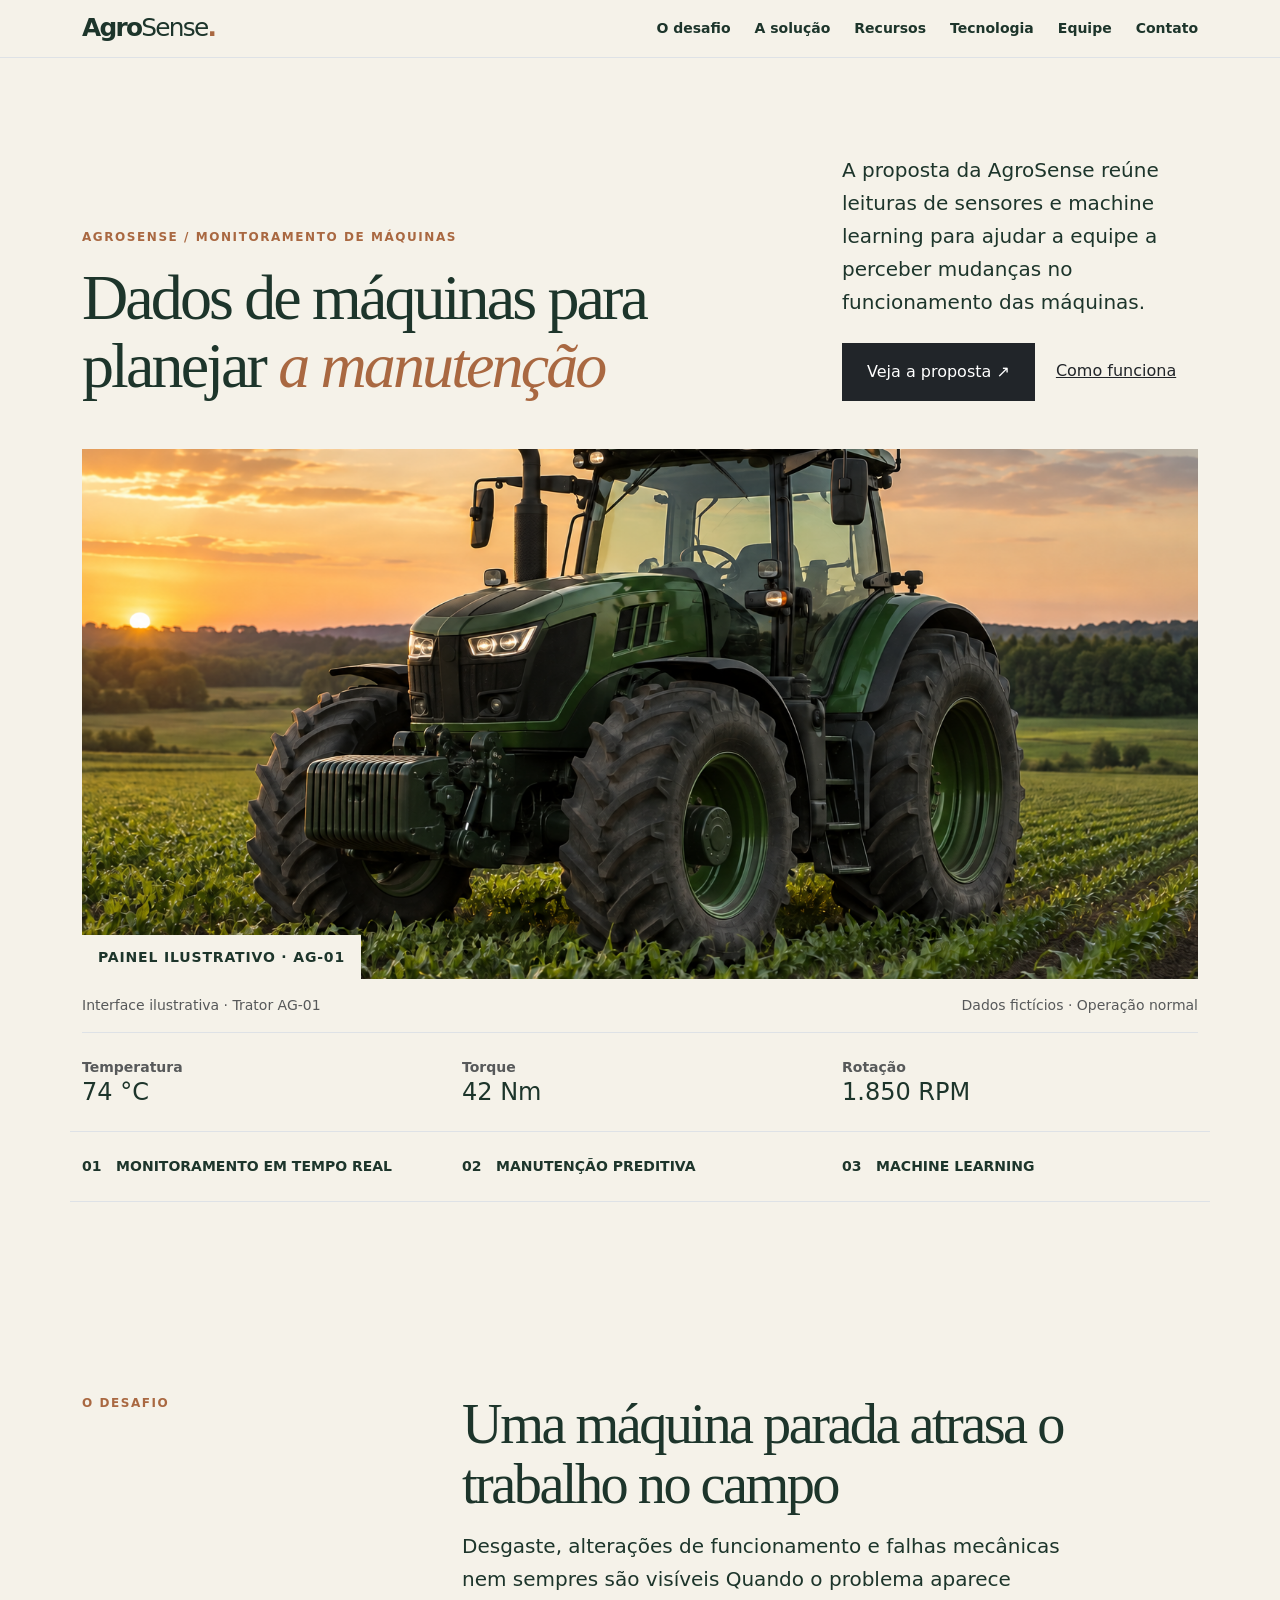
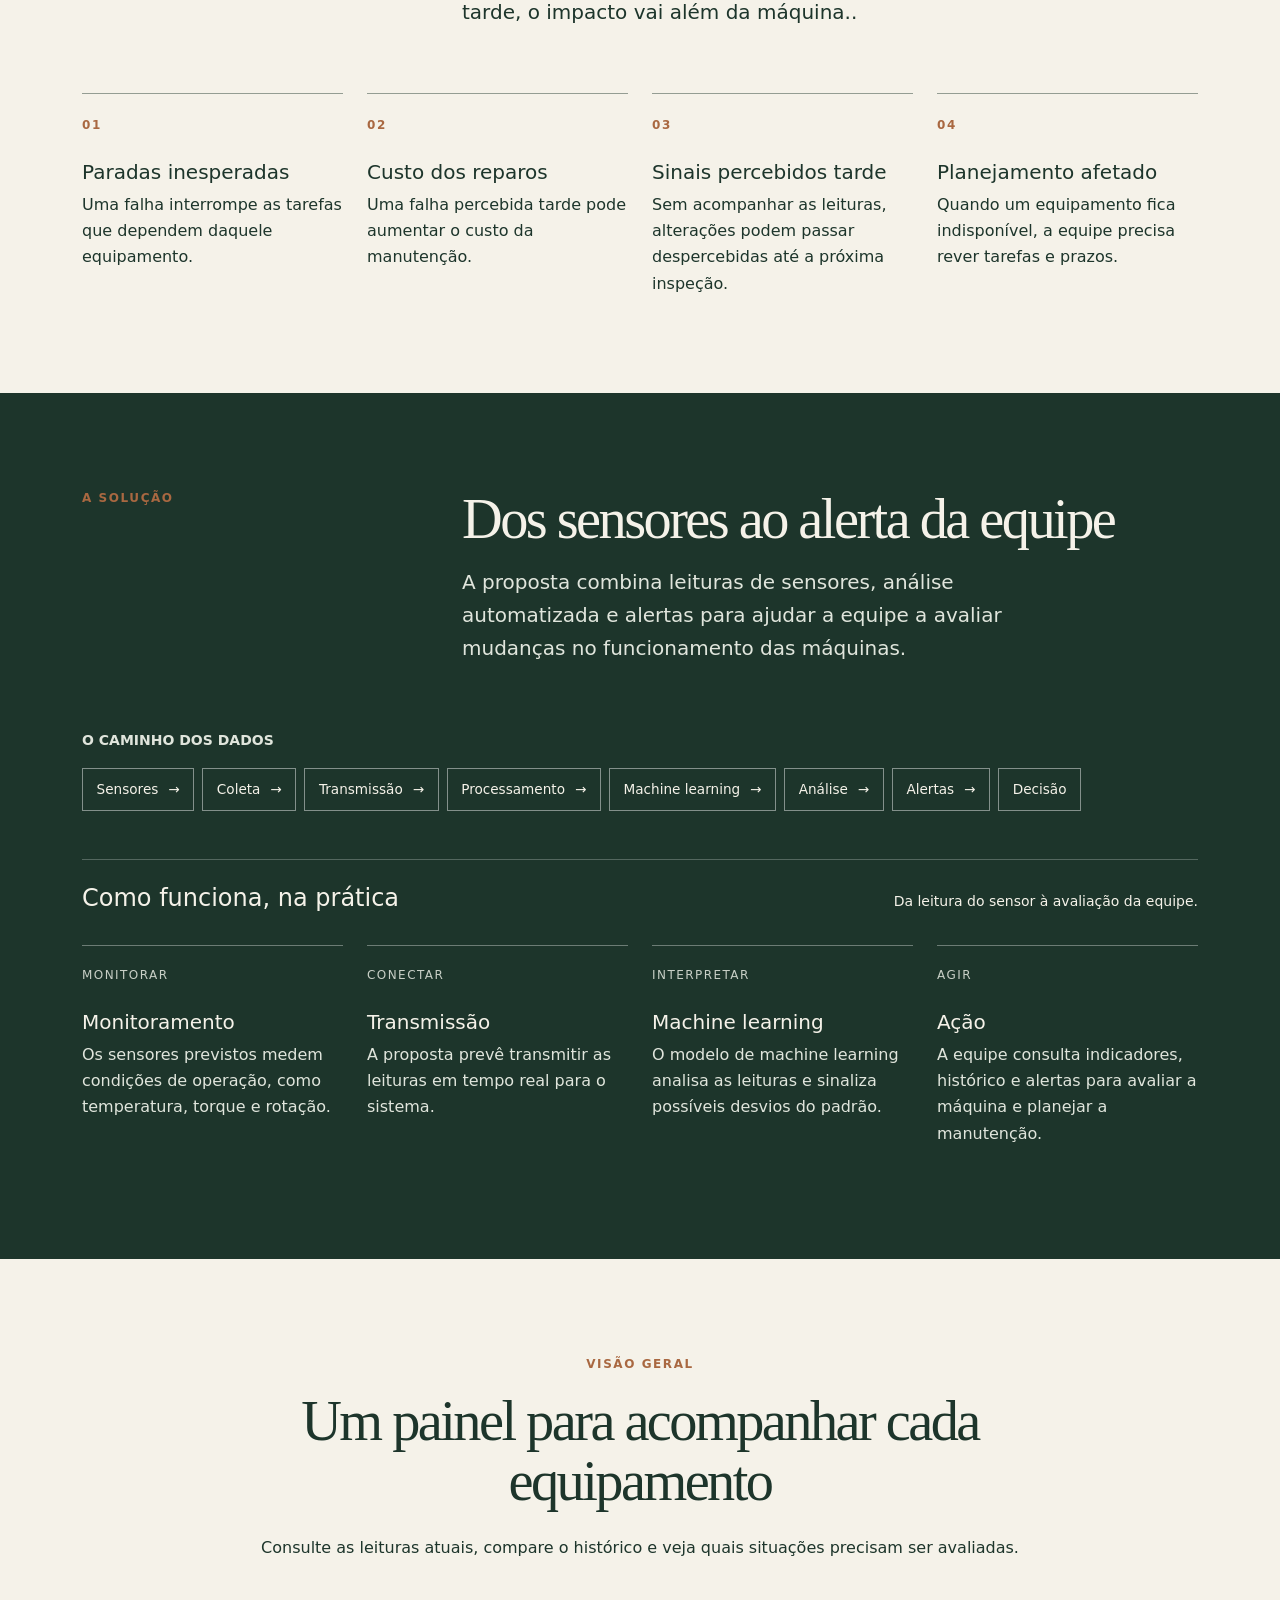
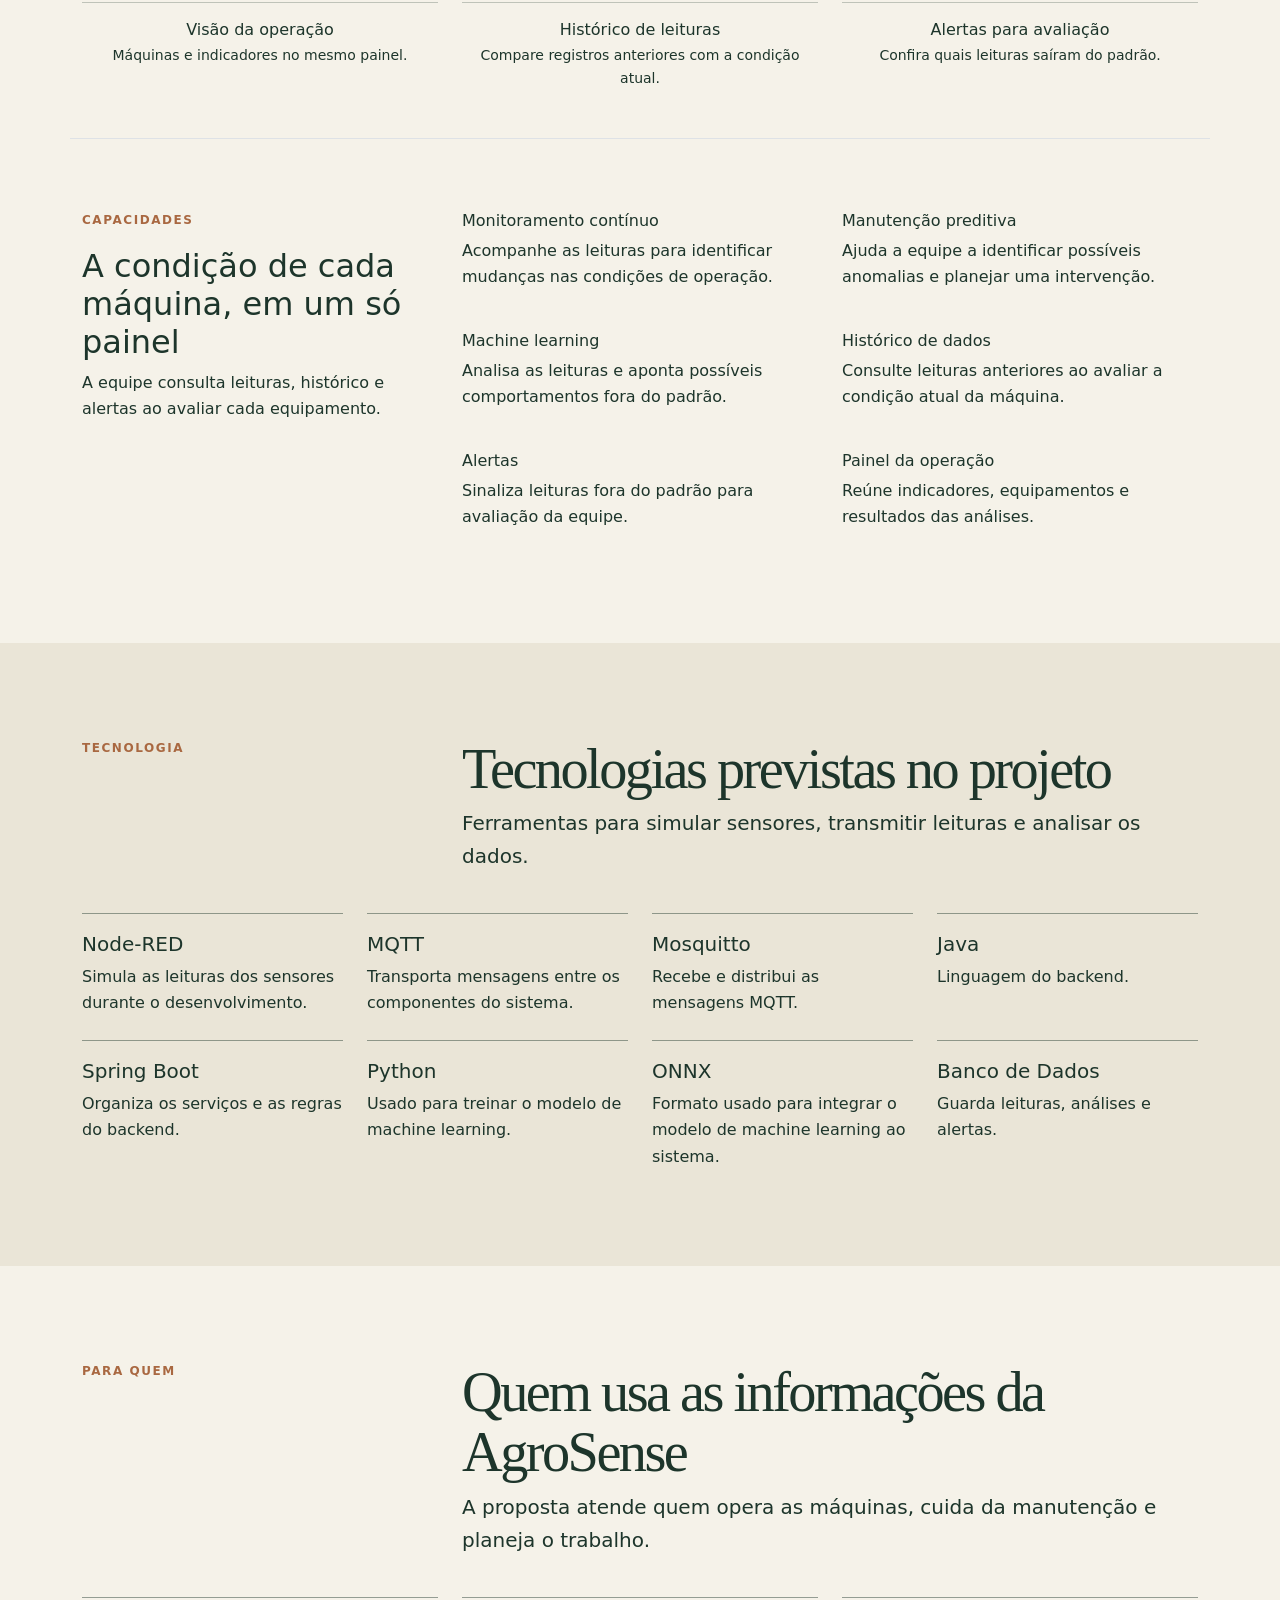
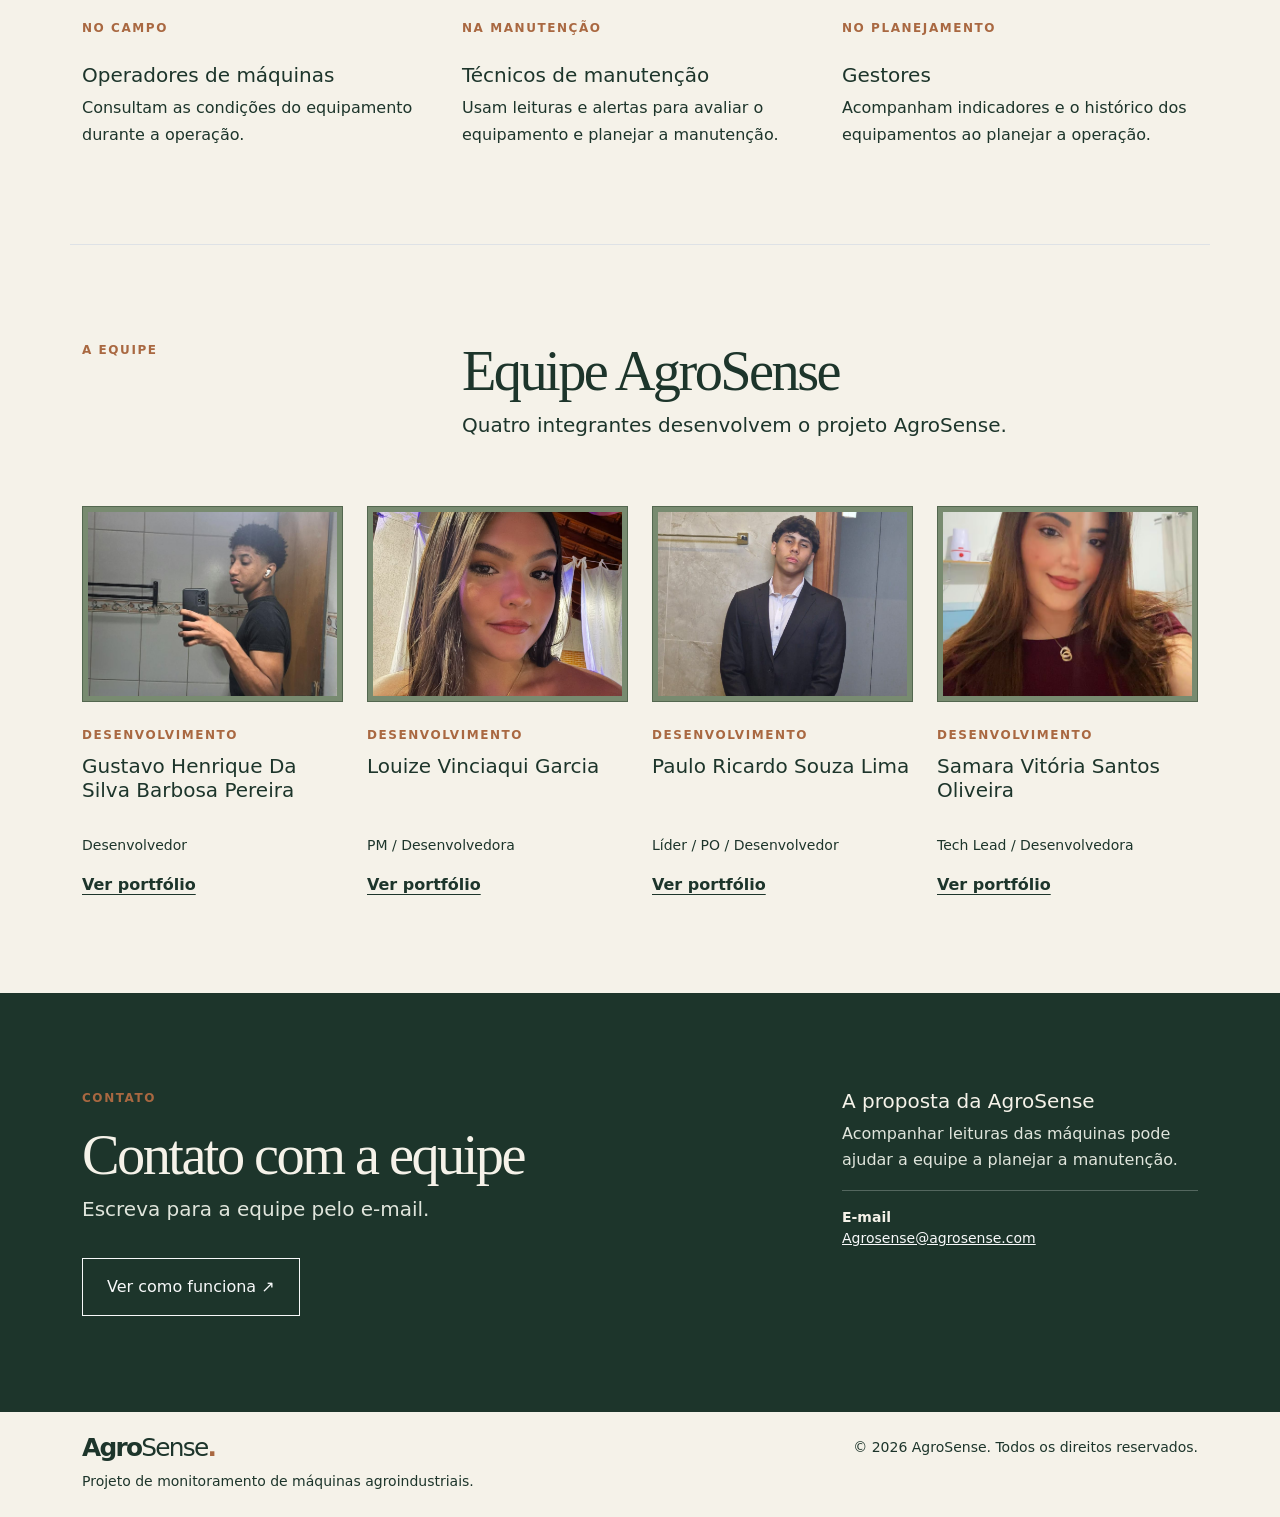
==== commit 00507200: "Update paragraph text in index.html" ====
--- a/index.html
+++ b/index.html
@@ -79,7 +79,8 @@
           </div>
           <div class="col-lg-8">
             <h2 id="problema-titulo" class="section-title mb-3">Uma máquina parada atrasa o trabalho no campo</h2>
-            <p class="lead col-lg-10">Mudanças no funcionamento podem passar despercebidas entre as inspeções. Acompanhar as leituras ajuda a equipe a avaliar esses sinais antes que uma falha interrompa a operação.</p>
+            <p class="lead col-lg-10">Desgaste, alterações de funcionamento e falhas mecânicas nem sempres são visíveis
+              Quando o problema aparece tarde, o impacto vai além da máquina..</p>
           </div>
         </div>
         <div class="row row-cols-1 row-cols-md-2 row-cols-lg-4 g-4">
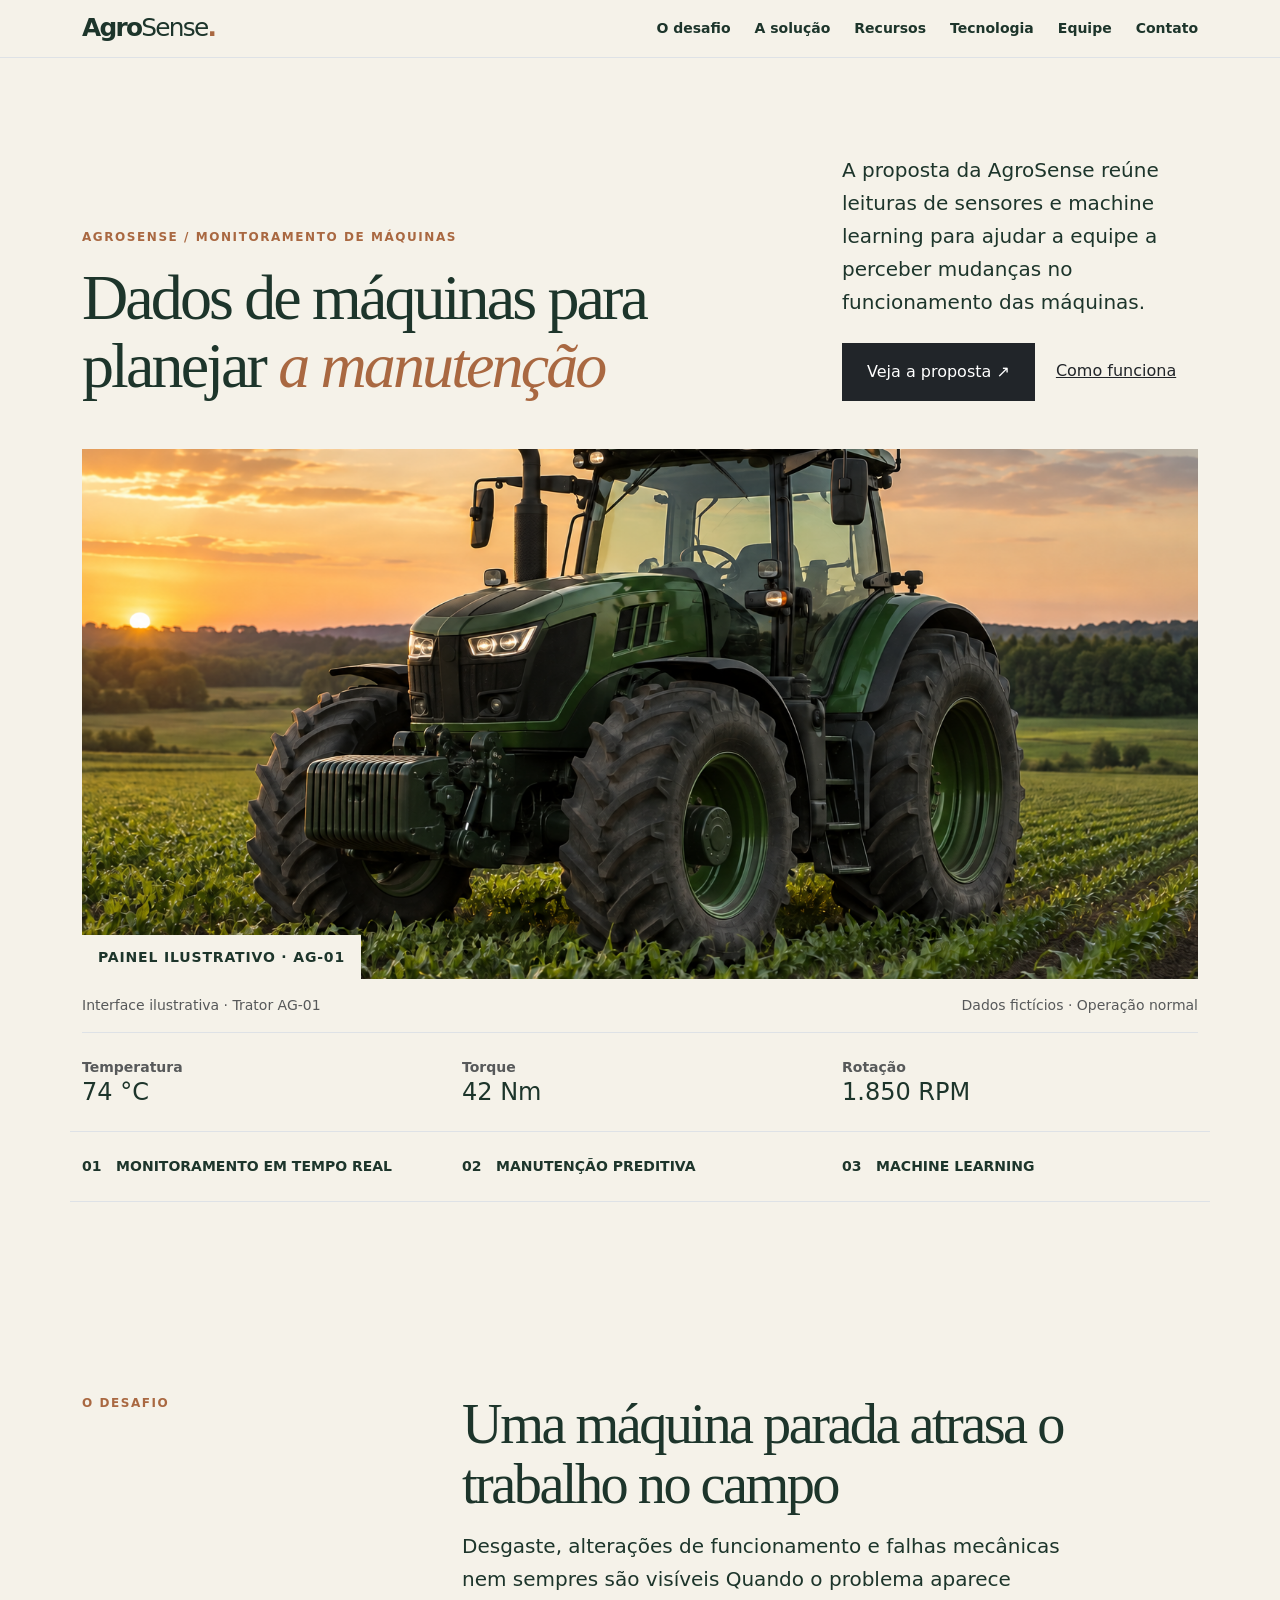
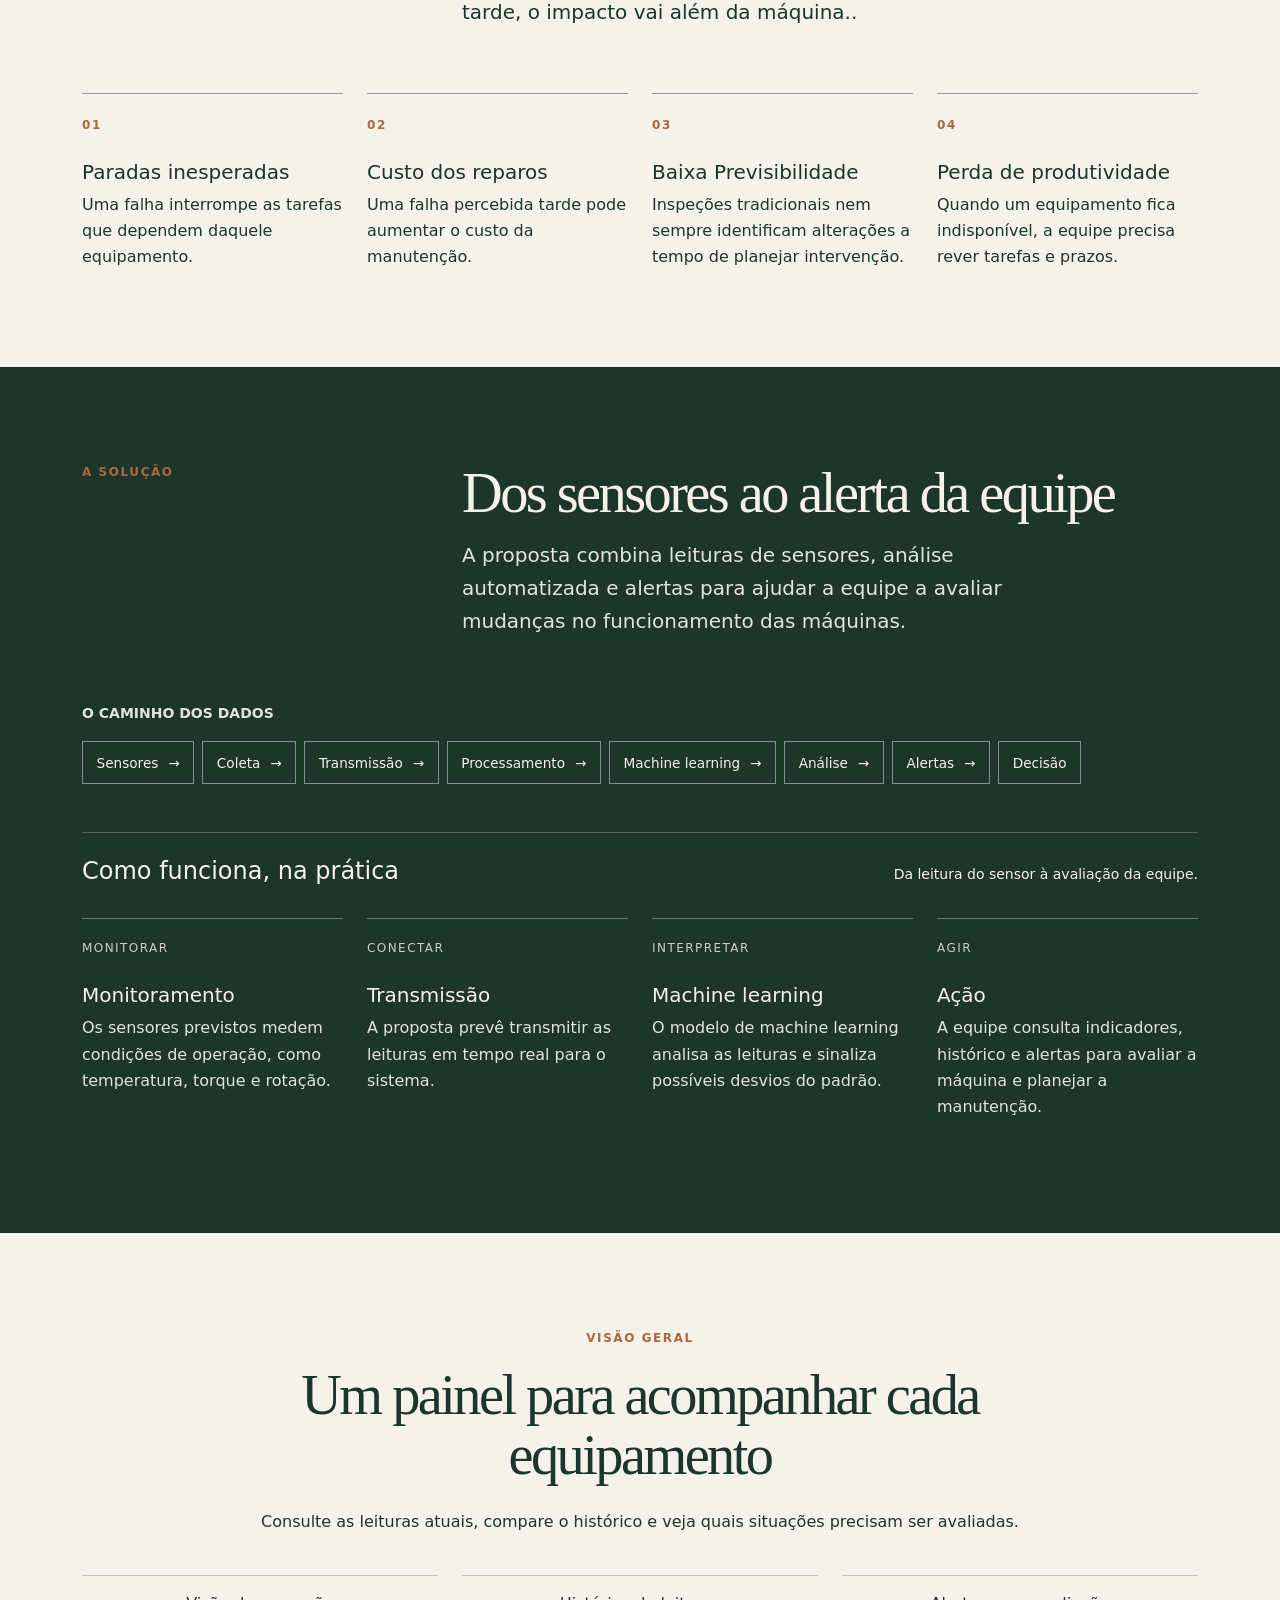
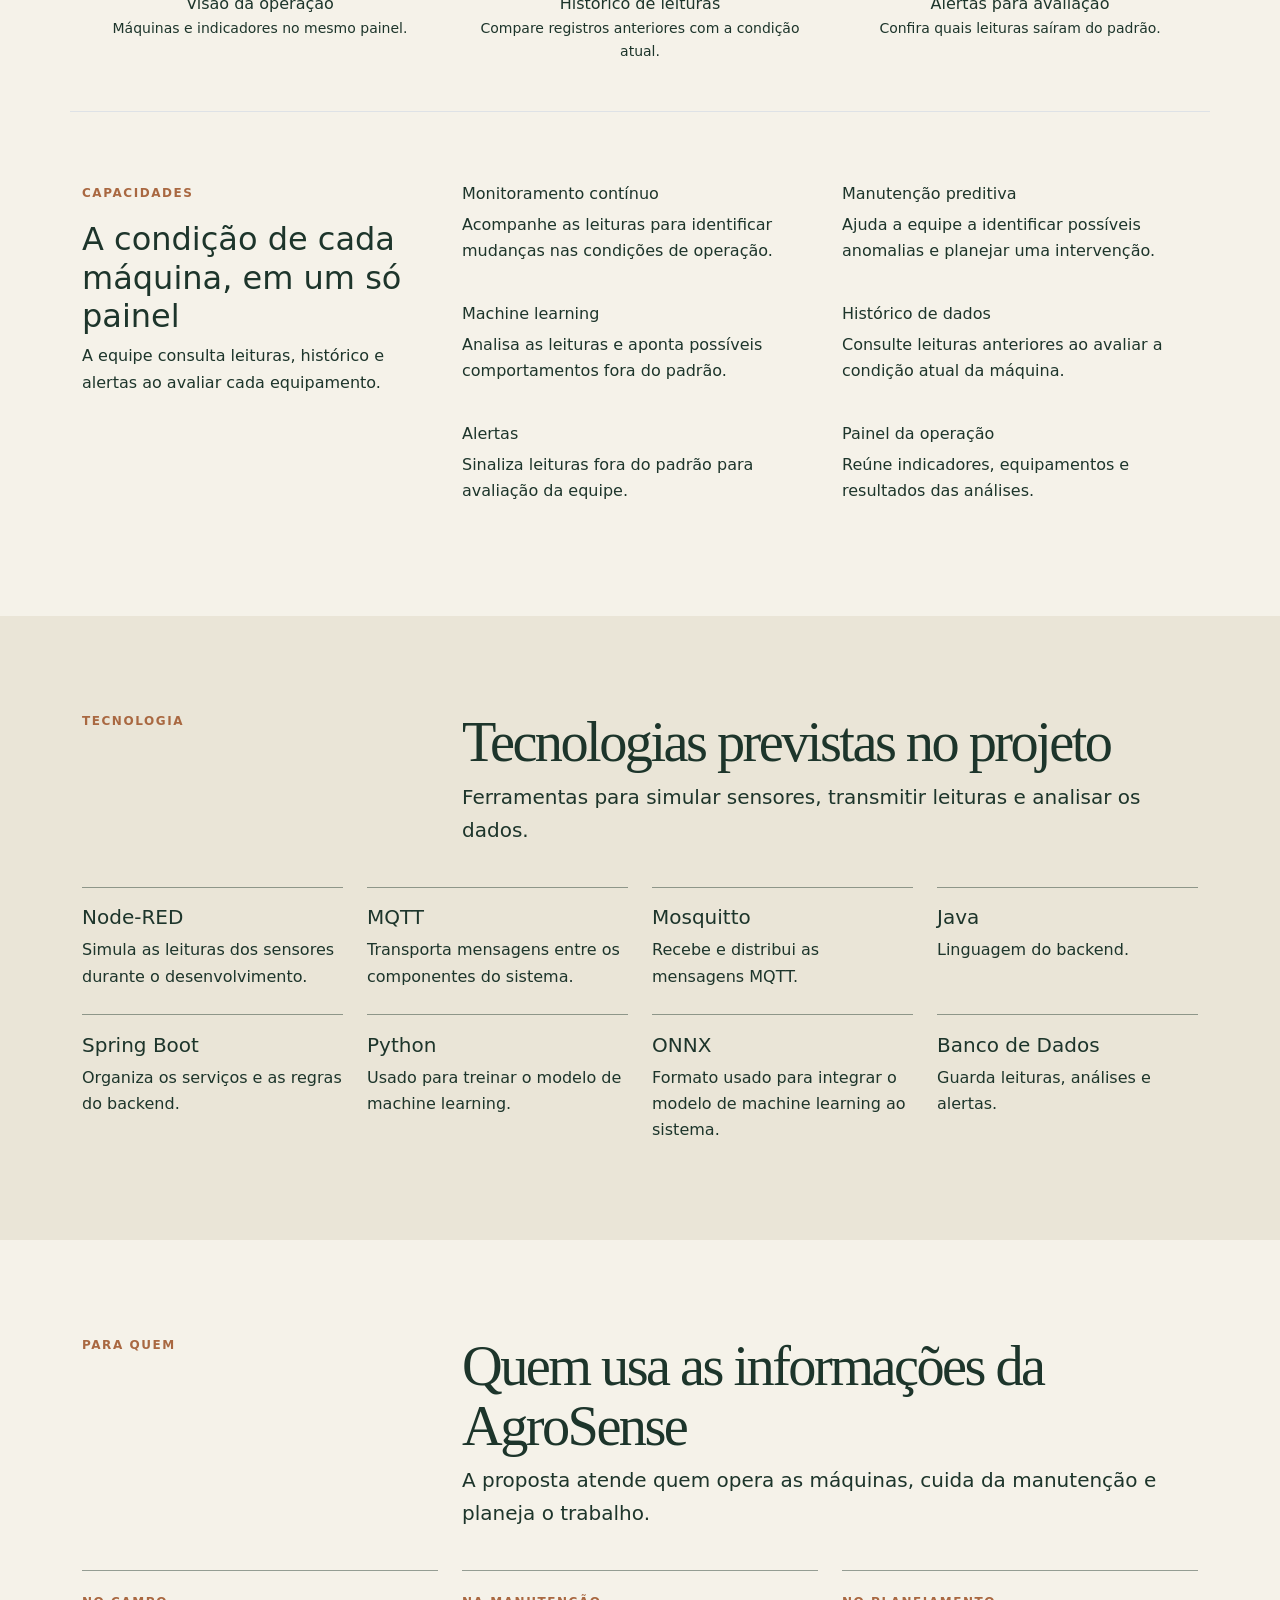
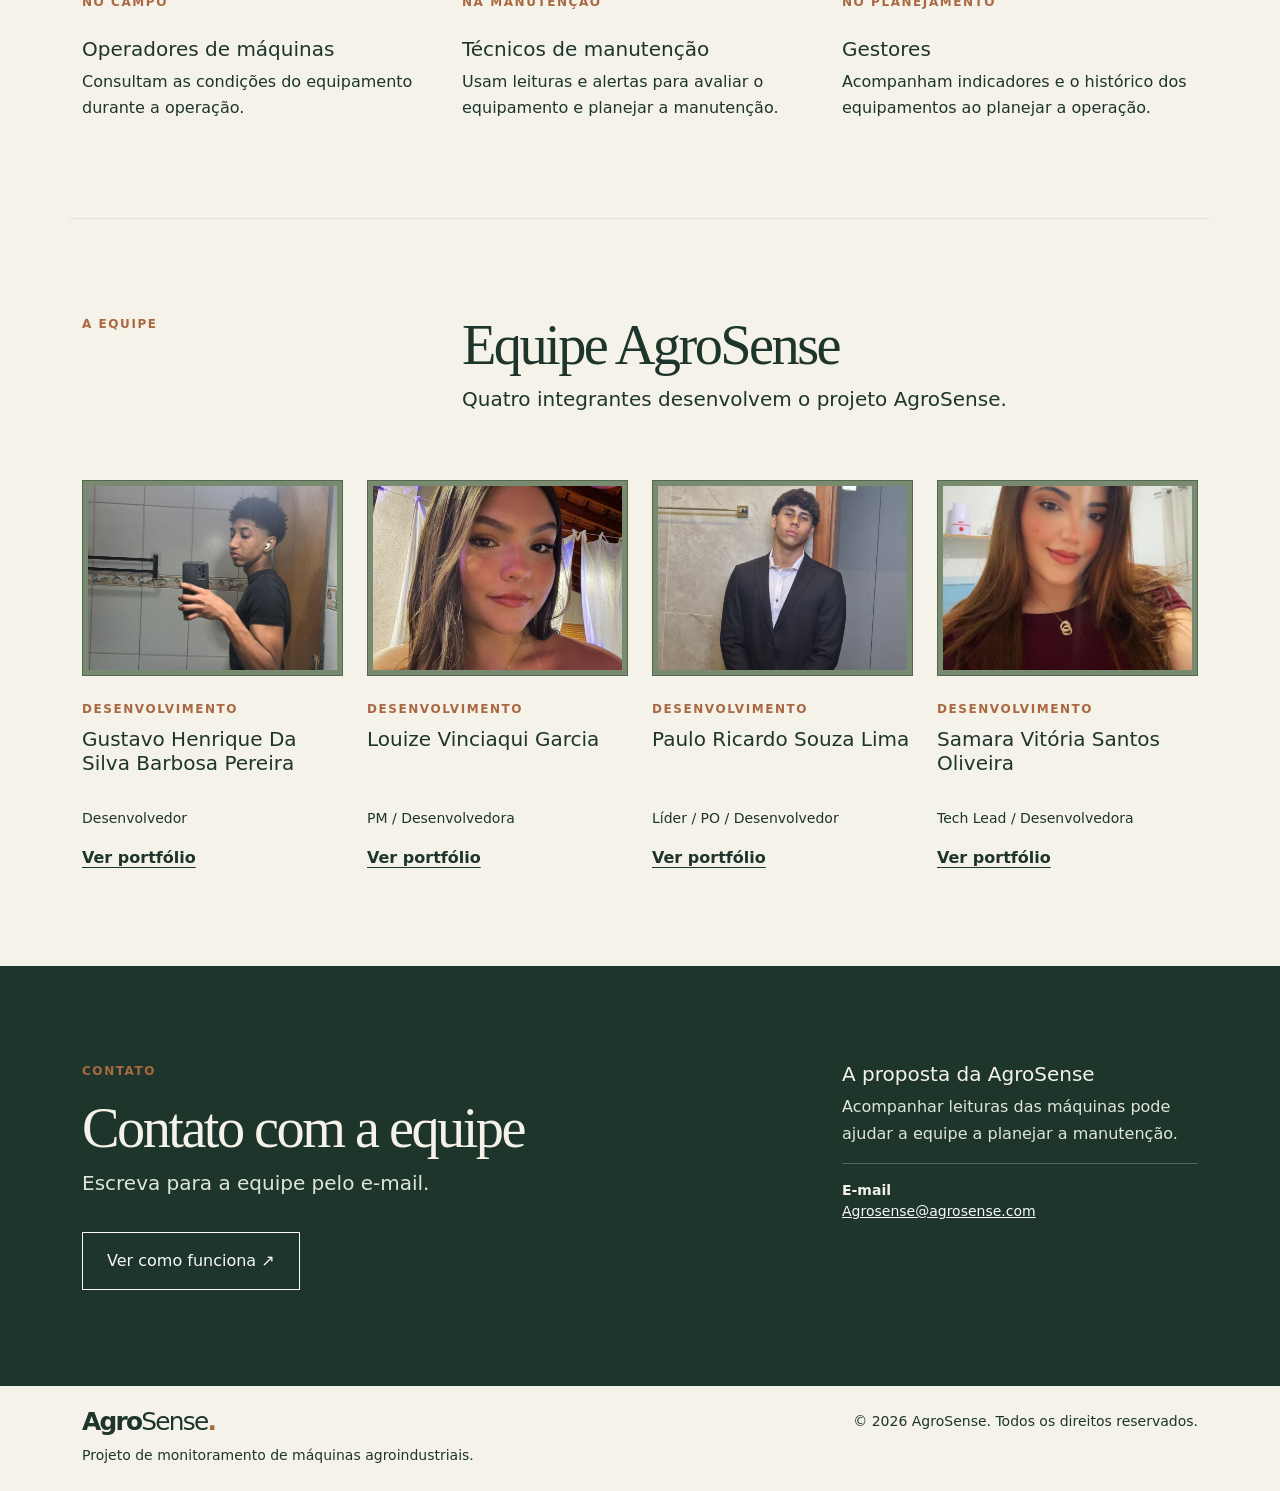
==== commit fb5c4b3a: "Update index.html" ====
--- a/index.html
+++ b/index.html
@@ -101,14 +101,14 @@
           <div class="col">
             <article class="rule-item h-100">
               <span class="kicker">03</span>
-              <h3 class="h5 mt-4">Sinais percebidos tarde</h3>
-              <p>Sem acompanhar as leituras, alterações podem passar despercebidas até a próxima inspeção.</p>
+              <h3 class="h5 mt-4">Baixa Previsibilidade</h3>
+              <p>Inspeções tradicionais nem sempre identificam alterações a tempo de planejar intervenção.</p>
             </article>
           </div>
           <div class="col">
             <article class="rule-item h-100">
               <span class="kicker">04</span>
-              <h3 class="h5 mt-4">Planejamento afetado</h3>
+              <h3 class="h5 mt-4">Perda de produtividade</h3>
               <p>Quando um equipamento fica indisponível, a equipe precisa rever tarefas e prazos.</p>
             </article>
           </div>
